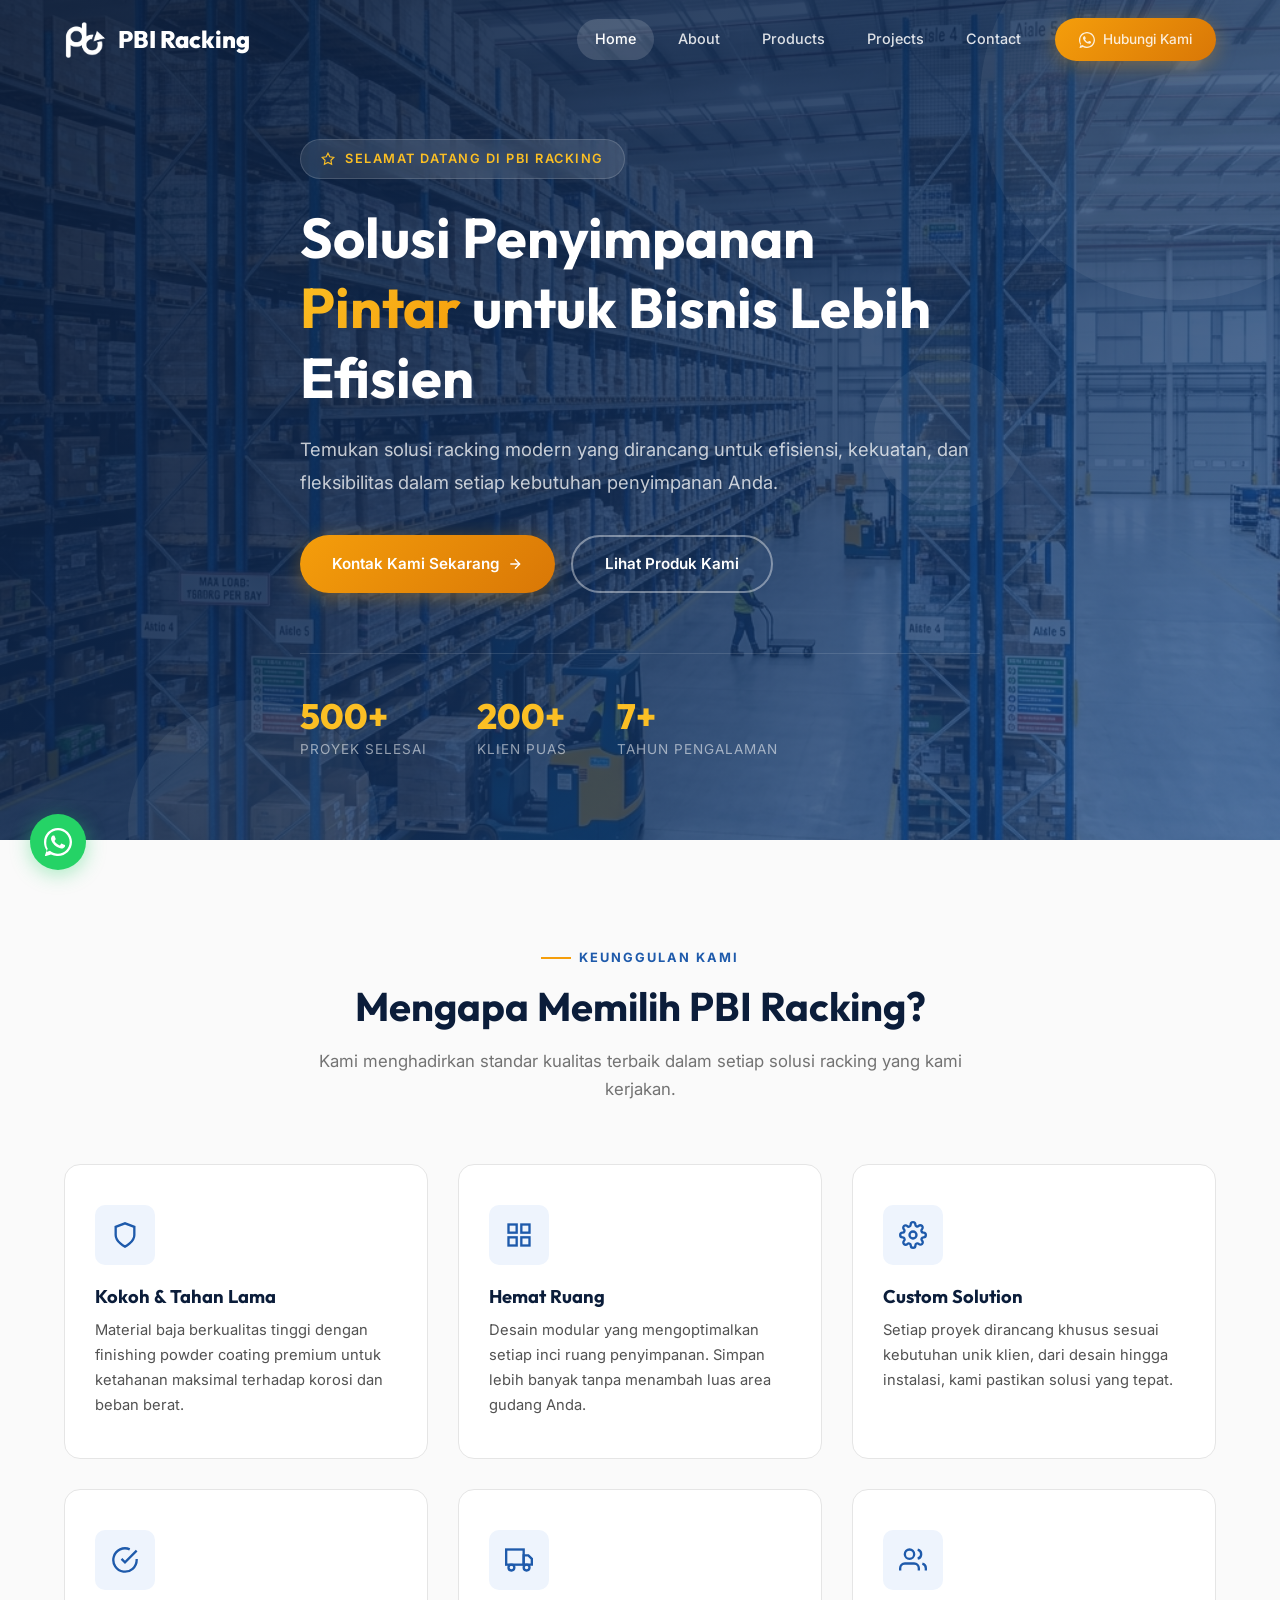
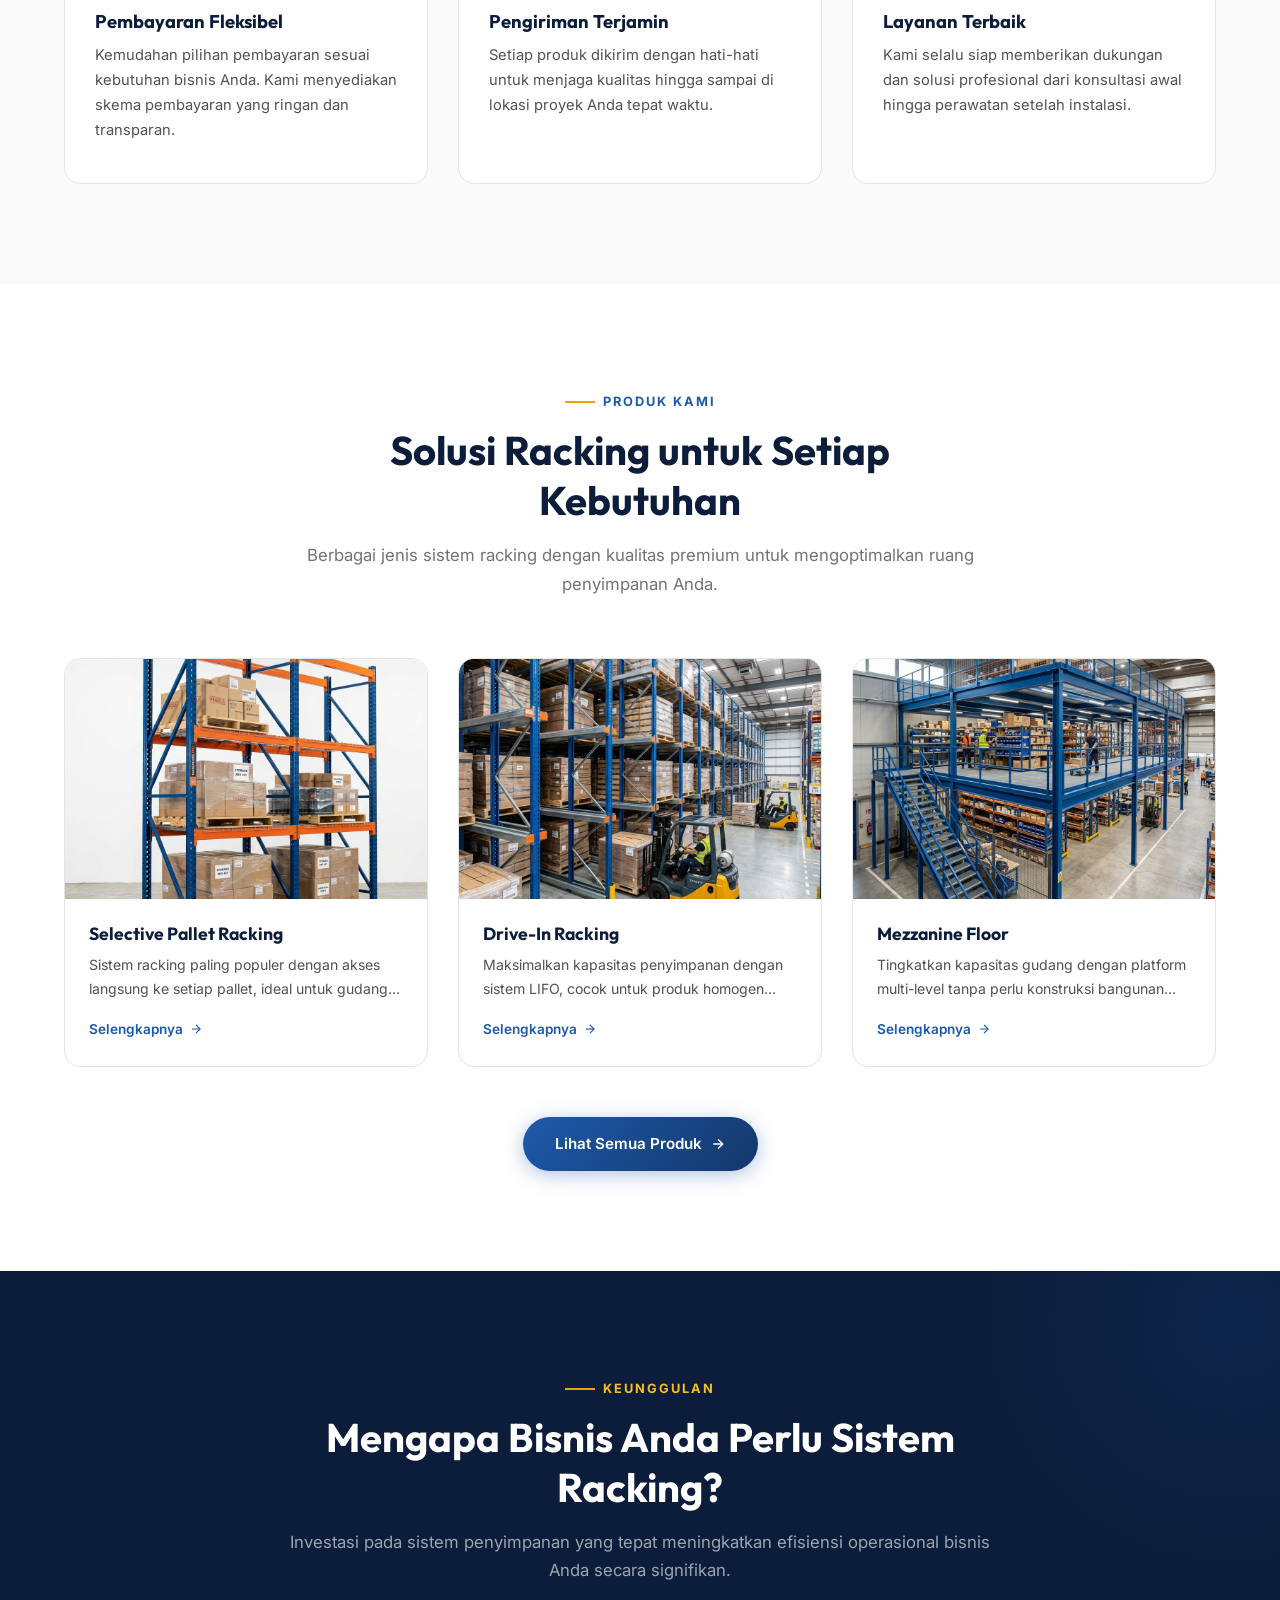
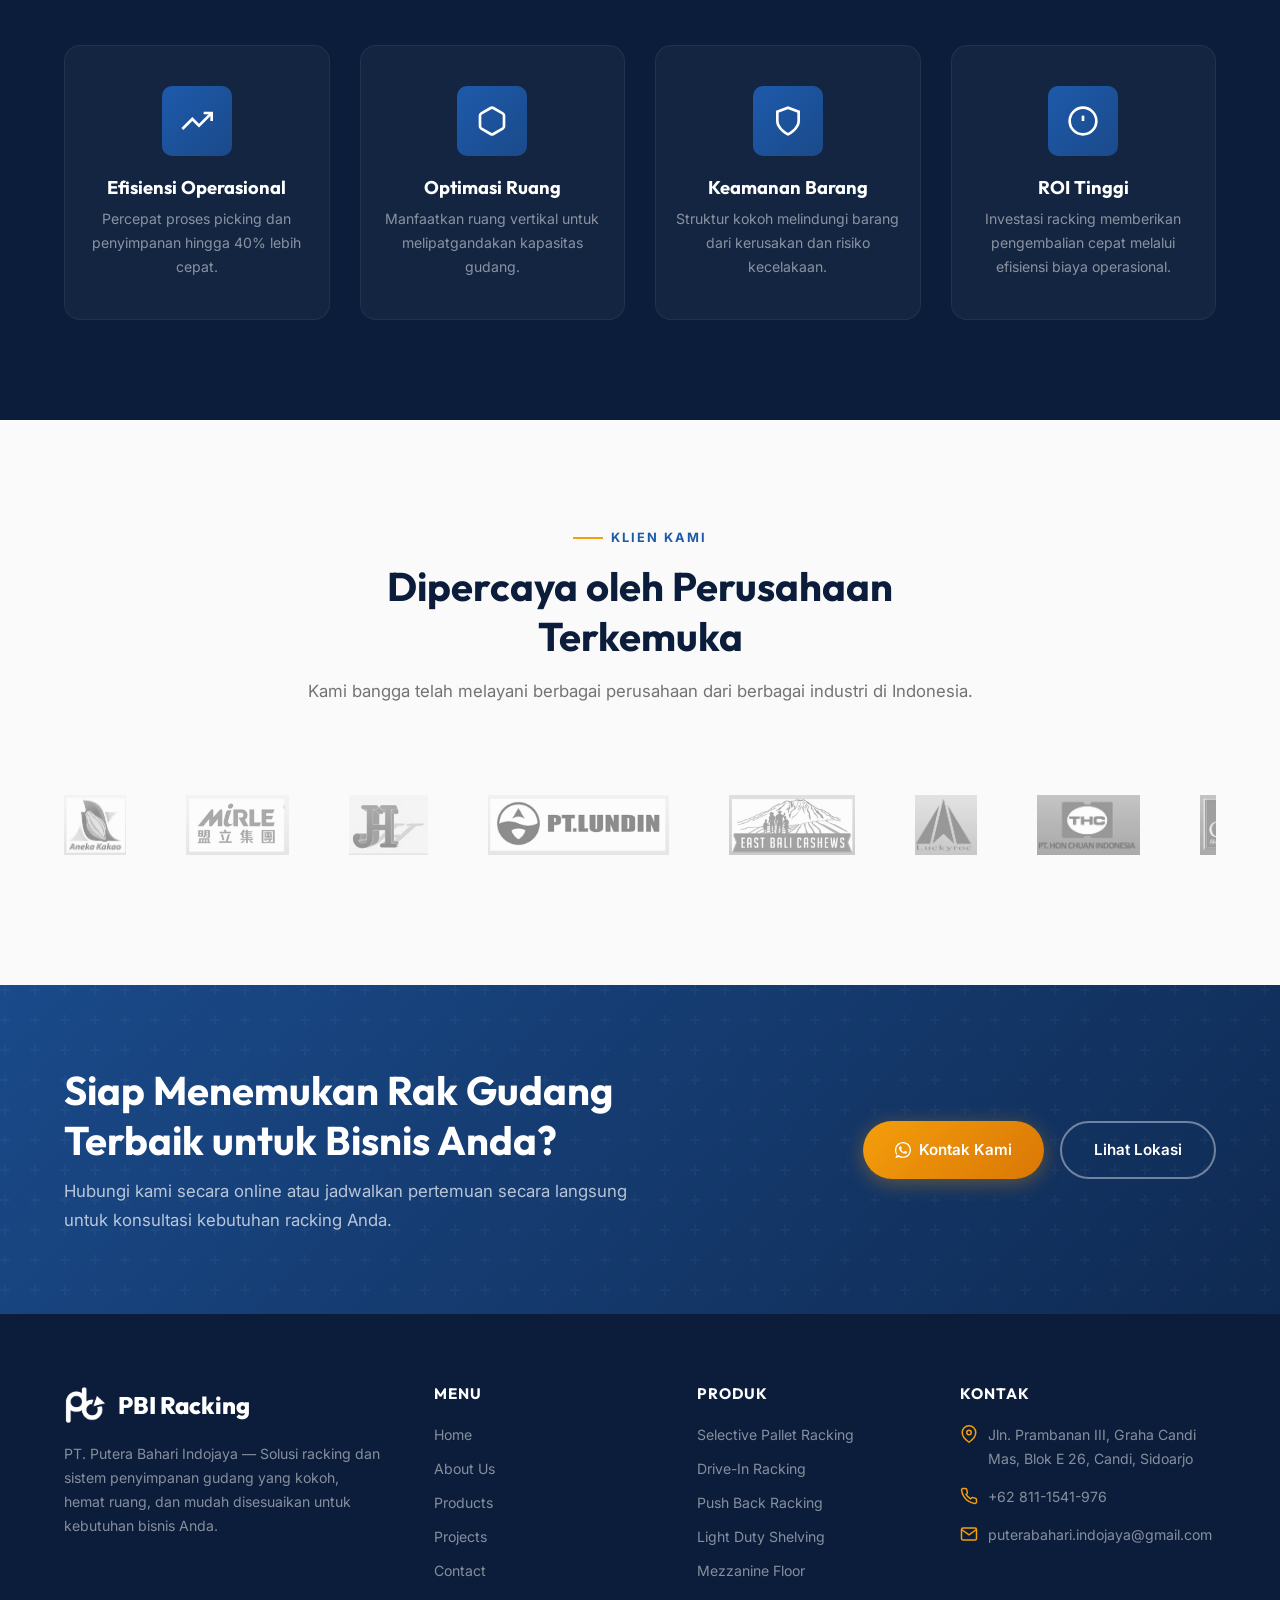
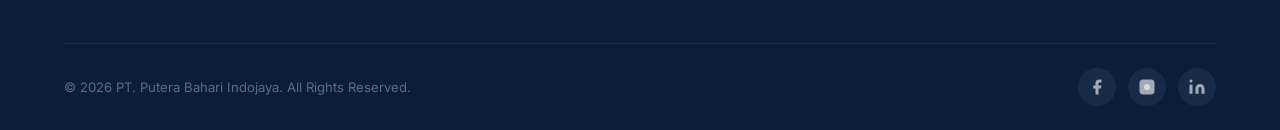
==== index.html @ 585a7659 "first commit" ====
<!DOCTYPE html>
<html lang="id">
<head>
  <meta charset="UTF-8">
  <meta name="viewport" content="width=device-width, initial-scale=1.0">
  <title>PBI Racking — Solusi Penyimpanan Pintar untuk Bisnis Lebih Efisien</title>
  <meta name="description" content="PT. Putera Bahari Indojaya menyediakan solusi racking dan sistem penyimpanan gudang yang kokoh, hemat ruang, dan mudah disesuaikan untuk kebutuhan bisnis Anda.">
  <meta name="keywords" content="rak gudang, racking system, pallet racking, solusi penyimpanan, heavy duty rack, warehouse, PBI Racking">
  <meta name="author" content="PT. Putera Bahari Indojaya">
  <link rel="preconnect" href="https://fonts.googleapis.com">
  <link rel="preconnect" href="https://fonts.gstatic.com" crossorigin>
  <link href="https://fonts.googleapis.com/css2?family=Inter:wght@400;500;600;700&family=Outfit:wght@600;700;800&display=swap" rel="stylesheet">
  <link rel="stylesheet" href="css/style.css">
</head>
<body>

  <!-- Preloader -->
  <div class="preloader" id="preloader">
    <div class="preloader-spinner"></div>
  </div>

  <!-- Navigation -->
  <nav class="navbar" id="navbar">
    <div class="container">
      <a href="index.html" class="nav-logo">
        <img src="images/Logo PBI.png" alt="PBI Logo" class="logo-img">
        PBI Racking
      </a>
      <div class="nav-links" id="navLinks">
        <a href="index.html" class="active">Home</a>
        <a href="about.html">About</a>
        <a href="products.html">Products</a>
        <a href="projects.html">Projects</a>
        <a href="contact.html">Contact</a>
        <div class="nav-cta">
          <a href="https://wa.me/628111541976?text=Halo%20saya%20ingin%20bertanya%20tentang%20solusi%20racking" target="_blank" class="btn btn-accent">
            <svg width="16" height="16" viewBox="0 0 24 24" fill="currentColor"><path d="M17.472 14.382c-.297-.149-1.758-.867-2.03-.967-.273-.099-.471-.148-.67.15-.197.297-.767.966-.94 1.164-.173.199-.347.223-.644.075-.297-.15-1.255-.463-2.39-1.475-.883-.788-1.48-1.761-1.653-2.059-.173-.297-.018-.458.13-.606.134-.133.298-.347.446-.52.149-.174.198-.298.298-.497.099-.198.05-.371-.025-.52-.075-.149-.669-1.612-.916-2.207-.242-.579-.487-.5-.669-.51-.173-.008-.371-.01-.57-.01-.198 0-.52.074-.792.372-.272.297-1.04 1.016-1.04 2.479 0 1.462 1.065 2.875 1.213 3.074.149.198 2.096 3.2 5.077 4.487.709.306 1.262.489 1.694.625.712.227 1.36.195 1.871.118.571-.085 1.758-.719 2.006-1.413.248-.694.248-1.289.173-1.413-.074-.124-.272-.198-.57-.347z"/><path d="M12 0C5.373 0 0 5.373 0 12c0 2.625.846 5.059 2.284 7.034L.789 23.492a.5.5 0 00.612.616l4.575-1.462A11.945 11.945 0 0012 24c6.627 0 12-5.373 12-12S18.627 0 12 0zm0 22c-2.387 0-4.596-.776-6.39-2.09l-.446-.34-2.906.928.962-2.845-.372-.462A9.955 9.955 0 012 12C2 6.486 6.486 2 12 2s10 4.486 10 10-4.486 10-10 10z"/></svg>
            Hubungi Kami
          </a>
        </div>
      </div>
      <button class="mobile-toggle" id="mobileToggle" aria-label="Toggle Menu">
        <span></span>
        <span></span>
        <span></span>
      </button>
    </div>
  </nav>

  <!-- Hero Section -->
  <section class="hero" id="hero">
    <div class="hero-bg">
      <img src="images/hero-banner.png" alt="PBI Racking Warehouse" loading="eager">
      <div class="hero-overlay"></div>
    </div>
    <div class="hero-shapes">
      <div class="shape shape-1"></div>
      <div class="shape shape-2"></div>
      <div class="shape shape-3"></div>
    </div>
    <div class="container">
      <div class="hero-content">
        <div class="hero-label">
          <svg width="14" height="14" viewBox="0 0 24 24" fill="none" stroke="currentColor" stroke-width="2"><polygon points="12 2 15.09 8.26 22 9.27 17 14.14 18.18 21.02 12 17.77 5.82 21.02 7 14.14 2 9.27 8.91 8.26 12 2"></polygon></svg>
          Selamat Datang di PBI Racking
        </div>
        <h1>Solusi Penyimpanan <span>Pintar</span> untuk Bisnis Lebih Efisien</h1>
        <p class="hero-desc">Temukan solusi racking modern yang dirancang untuk efisiensi, kekuatan, dan fleksibilitas dalam setiap kebutuhan penyimpanan Anda.</p>
        <div class="hero-buttons">
          <a href="https://wa.me/628111541976?text=Halo%20saya%20ingin%20bertanya%20tentang%20solusi%20racking" target="_blank" class="btn btn-accent">
            Kontak Kami Sekarang
            <svg width="16" height="16" viewBox="0 0 24 24" fill="none" stroke="currentColor" stroke-width="2"><line x1="5" y1="12" x2="19" y2="12"></line><polyline points="12 5 19 12 12 19"></polyline></svg>
          </a>
          <a href="products.html" class="btn btn-outline-white">Lihat Produk Kami</a>
        </div>
        <div class="hero-stats">
          <div class="stat-item">
            <h3><span data-count="500" data-suffix="+">0</span></h3>
            <p>Proyek Selesai</p>
          </div>
          <div class="stat-item">
            <h3><span data-count="200" data-suffix="+">0</span></h3>
            <p>Klien Puas</p>
          </div>
          <div class="stat-item">
            <h3><span data-count="7" data-suffix="">0</span><span>+</span></h3>
            <p>Tahun Pengalaman</p>
          </div>
        </div>
      </div>
    </div>
  </section>

  <!-- Features / Keunggulan -->
  <section class="features" id="features">
    <div class="container">
      <div class="section-header fade-in">
        <div class="section-label">Keunggulan Kami</div>
        <h2 class="section-title">Mengapa Memilih PBI Racking?</h2>
        <p class="section-desc">Kami menghadirkan standar kualitas terbaik dalam setiap solusi racking yang kami kerjakan.</p>
      </div>
      <div class="features-grid" data-stagger>
        <div class="feature-card fade-in">
          <div class="feature-icon">
            <svg viewBox="0 0 24 24"><path d="M12 22s8-4 8-10V5l-8-3-8 3v7c0 6 8 10 8 10z"></path></svg>
          </div>
          <h3>Kokoh & Tahan Lama</h3>
          <p>Material baja berkualitas tinggi dengan finishing powder coating premium untuk ketahanan maksimal terhadap korosi dan beban berat.</p>
        </div>
        <div class="feature-card fade-in">
          <div class="feature-icon">
            <svg viewBox="0 0 24 24"><rect x="3" y="3" width="7" height="7"></rect><rect x="14" y="3" width="7" height="7"></rect><rect x="14" y="14" width="7" height="7"></rect><rect x="3" y="14" width="7" height="7"></rect></svg>
          </div>
          <h3>Hemat Ruang</h3>
          <p>Desain modular yang mengoptimalkan setiap inci ruang penyimpanan. Simpan lebih banyak tanpa menambah luas area gudang Anda.</p>
        </div>
        <div class="feature-card fade-in">
          <div class="feature-icon">
            <svg viewBox="0 0 24 24"><circle cx="12" cy="12" r="3"></circle><path d="M19.4 15a1.65 1.65 0 0 0 .33 1.82l.06.06a2 2 0 0 1 0 2.83 2 2 0 0 1-2.83 0l-.06-.06a1.65 1.65 0 0 0-1.82-.33 1.65 1.65 0 0 0-1 1.51V21a2 2 0 0 1-2 2 2 2 0 0 1-2-2v-.09A1.65 1.65 0 0 0 9 19.4a1.65 1.65 0 0 0-1.82.33l-.06.06a2 2 0 0 1-2.83 0 2 2 0 0 1 0-2.83l.06-.06A1.65 1.65 0 0 0 4.68 15a1.65 1.65 0 0 0-1.51-1H3a2 2 0 0 1-2-2 2 2 0 0 1 2-2h.09A1.65 1.65 0 0 0 4.6 9a1.65 1.65 0 0 0-.33-1.82l-.06-.06a2 2 0 0 1 0-2.83 2 2 0 0 1 2.83 0l.06.06A1.65 1.65 0 0 0 9 4.68a1.65 1.65 0 0 0 1-1.51V3a2 2 0 0 1 2-2 2 2 0 0 1 2 2v.09a1.65 1.65 0 0 0 1 1.51 1.65 1.65 0 0 0 1.82-.33l.06-.06a2 2 0 0 1 2.83 0 2 2 0 0 1 0 2.83l-.06.06a1.65 1.65 0 0 0-.33 1.82V9a1.65 1.65 0 0 0 1.51 1H21a2 2 0 0 1 2 2 2 2 0 0 1-2 2h-.09a1.65 1.65 0 0 0-1.51 1z"></path></svg>
          </div>
          <h3>Custom Solution</h3>
          <p>Setiap proyek dirancang khusus sesuai kebutuhan unik klien, dari desain hingga instalasi, kami pastikan solusi yang tepat.</p>
        </div>
        <div class="feature-card fade-in">
          <div class="feature-icon">
            <svg viewBox="0 0 24 24"><path d="M22 11.08V12a10 10 0 1 1-5.93-9.14"></path><polyline points="22 4 12 14.01 9 11.01"></polyline></svg>
          </div>
          <h3>Pembayaran Fleksibel</h3>
          <p>Kemudahan pilihan pembayaran sesuai kebutuhan bisnis Anda. Kami menyediakan skema pembayaran yang ringan dan transparan.</p>
        </div>
        <div class="feature-card fade-in">
          <div class="feature-icon">
            <svg viewBox="0 0 24 24"><rect x="1" y="3" width="15" height="13"></rect><polygon points="16 8 20 8 23 11 23 16 16 16 16 8"></polygon><circle cx="5.5" cy="18.5" r="2.5"></circle><circle cx="18.5" cy="18.5" r="2.5"></circle></svg>
          </div>
          <h3>Pengiriman Terjamin</h3>
          <p>Setiap produk dikirim dengan hati-hati untuk menjaga kualitas hingga sampai di lokasi proyek Anda tepat waktu.</p>
        </div>
        <div class="feature-card fade-in">
          <div class="feature-icon">
            <svg viewBox="0 0 24 24"><path d="M17 21v-2a4 4 0 0 0-4-4H5a4 4 0 0 0-4 4v2"></path><circle cx="9" cy="7" r="4"></circle><path d="M23 21v-2a4 4 0 0 0-3-3.87"></path><path d="M16 3.13a4 4 0 0 1 0 7.75"></path></svg>
          </div>
          <h3>Layanan Terbaik</h3>
          <p>Kami selalu siap memberikan dukungan dan solusi profesional dari konsultasi awal hingga perawatan setelah instalasi.</p>
        </div>
      </div>
    </div>
  </section>

  <!-- Products Highlight -->
  <section class="products-highlight" id="productsHighlight">
    <div class="container">
      <div class="section-header fade-in">
        <div class="section-label">Produk Kami</div>
        <h2 class="section-title">Solusi Racking untuk Setiap Kebutuhan</h2>
        <p class="section-desc">Berbagai jenis sistem racking dengan kualitas premium untuk mengoptimalkan ruang penyimpanan Anda.</p>
      </div>
      <div class="products-grid" data-stagger>
        <div class="product-card fade-in">
          <div class="product-card-img">
            <img src="images/product-selective-racking.png" alt="Selective Pallet Racking" loading="lazy">
            <div class="product-card-overlay"></div>
          </div>
          <div class="product-card-body">
            <h3>Selective Pallet Racking</h3>
            <p>Sistem racking paling populer dengan akses langsung ke setiap pallet, ideal untuk gudang dengan variasi SKU tinggi.</p>
            <a href="products.html" class="product-card-link">
              Selengkapnya
              <svg width="14" height="14" viewBox="0 0 24 24" fill="none" stroke="currentColor" stroke-width="2"><line x1="5" y1="12" x2="19" y2="12"></line><polyline points="12 5 19 12 12 19"></polyline></svg>
            </a>
          </div>
        </div>
        <div class="product-card fade-in">
          <div class="product-card-img">
            <img src="images/product-drivein-racking.png" alt="Drive-In Racking" loading="lazy">
            <div class="product-card-overlay"></div>
          </div>
          <div class="product-card-body">
            <h3>Drive-In Racking</h3>
            <p>Maksimalkan kapasitas penyimpanan dengan sistem LIFO, cocok untuk produk homogen dalam jumlah besar.</p>
            <a href="products.html" class="product-card-link">
              Selengkapnya
              <svg width="14" height="14" viewBox="0 0 24 24" fill="none" stroke="currentColor" stroke-width="2"><line x1="5" y1="12" x2="19" y2="12"></line><polyline points="12 5 19 12 12 19"></polyline></svg>
            </a>
          </div>
        </div>
        <div class="product-card fade-in">
          <div class="product-card-img">
            <img src="images/product-mezzanine.png" alt="Mezzanine Floor" loading="lazy">
            <div class="product-card-overlay"></div>
          </div>
          <div class="product-card-body">
            <h3>Mezzanine Floor</h3>
            <p>Tingkatkan kapasitas gudang dengan platform multi-level tanpa perlu konstruksi bangunan tambahan.</p>
            <a href="products.html" class="product-card-link">
              Selengkapnya
              <svg width="14" height="14" viewBox="0 0 24 24" fill="none" stroke="currentColor" stroke-width="2"><line x1="5" y1="12" x2="19" y2="12"></line><polyline points="12 5 19 12 12 19"></polyline></svg>
            </a>
          </div>
        </div>
      </div>
      <div style="text-align: center; margin-top: 50px;" class="fade-in">
        <a href="products.html" class="btn btn-primary">
          Lihat Semua Produk
          <svg width="16" height="16" viewBox="0 0 24 24" fill="none" stroke="currentColor" stroke-width="2"><line x1="5" y1="12" x2="19" y2="12"></line><polyline points="12 5 19 12 12 19"></polyline></svg>
        </a>
      </div>
    </div>
  </section>

  <!-- Advantages Section -->
  <section class="advantages" id="advantages">
    <div class="container">
      <div class="section-header fade-in">
        <div class="section-label">Keunggulan</div>
        <h2 class="section-title">Mengapa Bisnis Anda Perlu Sistem Racking?</h2>
        <p class="section-desc">Investasi pada sistem penyimpanan yang tepat meningkatkan efisiensi operasional bisnis Anda secara signifikan.</p>
      </div>
      <div class="advantages-grid" data-stagger>
        <div class="advantage-item fade-in">
          <div class="advantage-icon">
            <svg viewBox="0 0 24 24"><polyline points="23 6 13.5 15.5 8.5 10.5 1 18"></polyline><polyline points="17 6 23 6 23 12"></polyline></svg>
          </div>
          <h4>Efisiensi Operasional</h4>
          <p>Percepat proses picking dan penyimpanan hingga 40% lebih cepat.</p>
        </div>
        <div class="advantage-item fade-in">
          <div class="advantage-icon">
            <svg viewBox="0 0 24 24"><path d="M21 16V8a2 2 0 0 0-1-1.73l-7-4a2 2 0 0 0-2 0l-7 4A2 2 0 0 0 3 8v8a2 2 0 0 0 1 1.73l7 4a2 2 0 0 0 2 0l7-4A2 2 0 0 0 21 16z"></path></svg>
          </div>
          <h4>Optimasi Ruang</h4>
          <p>Manfaatkan ruang vertikal untuk melipatgandakan kapasitas gudang.</p>
        </div>
        <div class="advantage-item fade-in">
          <div class="advantage-icon">
            <svg viewBox="0 0 24 24"><path d="M12 22s8-4 8-10V5l-8-3-8 3v7c0 6 8 10 8 10z"></path></svg>
          </div>
          <h4>Keamanan Barang</h4>
          <p>Struktur kokoh melindungi barang dari kerusakan dan risiko kecelakaan.</p>
        </div>
        <div class="advantage-item fade-in">
          <div class="advantage-icon">
            <svg viewBox="0 0 24 24"><circle cx="12" cy="12" r="10"></circle><line x1="12" y1="8" x2="12" y2="12"></line><line x1="12" y1="16" x2="12.01" y2="16"></line></svg>
          </div>
          <h4>ROI Tinggi</h4>
          <p>Investasi racking memberikan pengembalian cepat melalui efisiensi biaya operasional.</p>
        </div>
      </div>
    </div>
  </section>

  <!-- Clients Section -->
  <section class="clients" id="clients">
    <div class="container">
      <div class="section-header fade-in">
        <div class="section-label">Klien Kami</div>
        <h2 class="section-title">Dipercaya oleh Perusahaan Terkemuka</h2>
        <p class="section-desc">Kami bangga telah melayani berbagai perusahaan dari berbagai industri di Indonesia.</p>
      </div>
      <div class="clients-marquee">
        <div class="clients-track">
          <img src="images/Clients 1.jpg" alt="Client 1" class="client-logo">
          <img src="images/Clients 2.jpg" alt="Client 2" class="client-logo">
          <img src="images/Clients 3.jpg" alt="Client 3" class="client-logo">
          <img src="images/Clients 4.jpg" alt="Client 4" class="client-logo">
          <img src="images/Clients 5.jpg" alt="Client 5" class="client-logo">
          <img src="images/Clients 6.jpg" alt="Client 6" class="client-logo">
          <img src="images/Clients 7.jpg" alt="Client 7" class="client-logo">
          <img src="images/Clients 8.jpg" alt="Client 8" class="client-logo">
          <img src="images/Clients 9.jpg" alt="Client 9" class="client-logo">
          <img src="images/Clients 10.jpg" alt="Client 10" class="client-logo">
          <!-- Duplicate for seamless marquee -->
          <img src="images/Clients 1.jpg" alt="Client 1" class="client-logo">
          <img src="images/Clients 2.jpg" alt="Client 2" class="client-logo">
          <img src="images/Clients 3.jpg" alt="Client 3" class="client-logo">
          <img src="images/Clients 4.jpg" alt="Client 4" class="client-logo">
          <img src="images/Clients 5.jpg" alt="Client 5" class="client-logo">
          <img src="images/Clients 6.jpg" alt="Client 6" class="client-logo">
          <img src="images/Clients 7.jpg" alt="Client 7" class="client-logo">
          <img src="images/Clients 8.jpg" alt="Client 8" class="client-logo">
          <img src="images/Clients 9.jpg" alt="Client 9" class="client-logo">
          <img src="images/Clients 10.jpg" alt="Client 10" class="client-logo">
        </div>
      </div>
    </div>
  </section>

  <!-- CTA Section -->
  <section class="cta" id="cta">
    <div class="container">
      <div class="cta-content fade-in-left">
        <h2>Siap Menemukan Rak Gudang Terbaik untuk Bisnis Anda?</h2>
        <p>Hubungi kami secara online atau jadwalkan pertemuan secara langsung untuk konsultasi kebutuhan racking Anda.</p>
      </div>
      <div class="cta-buttons fade-in-right">
        <a href="https://wa.me/628111541976?text=Halo%20saya%20ingin%20bertanya%20tentang%20solusi%20racking" target="_blank" class="btn btn-accent">
          <svg width="16" height="16" viewBox="0 0 24 24" fill="currentColor"><path d="M17.472 14.382c-.297-.149-1.758-.867-2.03-.967-.273-.099-.471-.148-.67.15-.197.297-.767.966-.94 1.164-.173.199-.347.223-.644.075-.297-.15-1.255-.463-2.39-1.475-.883-.788-1.48-1.761-1.653-2.059-.173-.297-.018-.458.13-.606.134-.133.298-.347.446-.52.149-.174.198-.298.298-.497.099-.198.05-.371-.025-.52-.075-.149-.669-1.612-.916-2.207-.242-.579-.487-.5-.669-.51-.173-.008-.371-.01-.57-.01-.198 0-.52.074-.792.372-.272.297-1.04 1.016-1.04 2.479 0 1.462 1.065 2.875 1.213 3.074.149.198 2.096 3.2 5.077 4.487.709.306 1.262.489 1.694.625.712.227 1.36.195 1.871.118.571-.085 1.758-.719 2.006-1.413.248-.694.248-1.289.173-1.413-.074-.124-.272-.198-.57-.347z"/><path d="M12 0C5.373 0 0 5.373 0 12c0 2.625.846 5.059 2.284 7.034L.789 23.492a.5.5 0 00.612.616l4.575-1.462A11.945 11.945 0 0012 24c6.627 0 12-5.373 12-12S18.627 0 12 0zm0 22c-2.387 0-4.596-.776-6.39-2.09l-.446-.34-2.906.928.962-2.845-.372-.462A9.955 9.955 0 012 12C2 6.486 6.486 2 12 2s10 4.486 10 10-4.486 10-10 10z"/></svg>
          Kontak Kami
        </a>
        <a href="contact.html" class="btn btn-outline-white">Lihat Lokasi</a>
      </div>
    </div>
  </section>

  <!-- Footer -->
  <footer class="footer" id="footer">
    <div class="container">
      <div class="footer-grid">
        <div class="footer-brand">
          <a href="index.html" class="nav-logo">
            <img src="images/Logo PBI.png" alt="PBI Logo" class="logo-img">
            PBI Racking
          </a>
          <p>PT. Putera Bahari Indojaya — Solusi racking dan sistem penyimpanan gudang yang kokoh, hemat ruang, dan mudah disesuaikan untuk kebutuhan bisnis Anda.</p>
        </div>
        <div>
          <h4>Menu</h4>
          <ul class="footer-links">
            <li><a href="index.html">Home</a></li>
            <li><a href="about.html">About Us</a></li>
            <li><a href="products.html">Products</a></li>
            <li><a href="projects.html">Projects</a></li>
            <li><a href="contact.html">Contact</a></li>
          </ul>
        </div>
        <div>
          <h4>Produk</h4>
          <ul class="footer-links">
            <li><a href="products.html">Selective Pallet Racking</a></li>
            <li><a href="products.html">Drive-In Racking</a></li>
            <li><a href="products.html">Push Back Racking</a></li>
            <li><a href="products.html">Light Duty Shelving</a></li>
            <li><a href="products.html">Mezzanine Floor</a></li>
          </ul>
        </div>
        <div>
          <h4>Kontak</h4>
          <ul class="footer-contact">
            <li>
              <svg viewBox="0 0 24 24"><path d="M21 10c0 7-9 13-9 13s-9-6-9-13a9 9 0 0 1 18 0z"></path><circle cx="12" cy="10" r="3"></circle></svg>
              Jln. Prambanan III, Graha Candi Mas, Blok E 26, Candi, Sidoarjo
            </li>
            <li>
              <svg viewBox="0 0 24 24"><path d="M22 16.92v3a2 2 0 0 1-2.18 2 19.79 19.79 0 0 1-8.63-3.07 19.5 19.5 0 0 1-6-6 19.79 19.79 0 0 1-3.07-8.67A2 2 0 0 1 4.11 2h3a2 2 0 0 1 2 1.72 12.84 12.84 0 0 0 .7 2.81 2 2 0 0 1-.45 2.11L8.09 9.91a16 16 0 0 0 6 6l1.27-1.27a2 2 0 0 1 2.11-.45 12.84 12.84 0 0 0 2.81.7A2 2 0 0 1 22 16.92z"></path></svg>
              +62 811-1541-976
            </li>
            <li>
              <svg viewBox="0 0 24 24"><path d="M4 4h16c1.1 0 2 .9 2 2v12c0 1.1-.9 2-2 2H4c-1.1 0-2-.9-2-2V6c0-1.1.9-2 2-2z"></path><polyline points="22,6 12,13 2,6"></polyline></svg>
              puterabahari.indojaya@gmail.com
            </li>
          </ul>
        </div>
      </div>
      <div class="footer-bottom">
        <p>&copy; 2026 PT. Putera Bahari Indojaya. All Rights Reserved.</p>
        <div class="footer-social">
          <a href="#" aria-label="Facebook">
            <svg viewBox="0 0 24 24"><path d="M18 2h-3a5 5 0 0 0-5 5v3H7v4h3v8h4v-8h3l1-4h-4V7a1 1 0 0 1 1-1h3z"></path></svg>
          </a>
          <a href="#" aria-label="Instagram">
            <svg viewBox="0 0 24 24"><rect x="2" y="2" width="20" height="20" rx="5" ry="5"></rect><path d="M16 11.37A4 4 0 1 1 12.63 8 4 4 0 0 1 16 11.37z"></path><line x1="17.5" y1="6.5" x2="17.51" y2="6.5"></line></svg>
          </a>
          <a href="#" aria-label="LinkedIn">
            <svg viewBox="0 0 24 24"><path d="M16 8a6 6 0 0 1 6 6v7h-4v-7a2 2 0 0 0-2-2 2 2 0 0 0-2 2v7h-4v-7a6 6 0 0 1 6-6z"></path><rect x="2" y="9" width="4" height="12"></rect><circle cx="4" cy="4" r="2"></circle></svg>
          </a>
        </div>
      </div>
    </div>
  </footer>

  <!-- WhatsApp Float -->
  <a href="https://wa.me/628111541976?text=Halo%20saya%20ingin%20bertanya%20tentang%20solusi%20racking" target="_blank" class="wa-float" aria-label="Chat WhatsApp">
    <svg viewBox="0 0 24 24"><path d="M17.472 14.382c-.297-.149-1.758-.867-2.03-.967-.273-.099-.471-.148-.67.15-.197.297-.767.966-.94 1.164-.173.199-.347.223-.644.075-.297-.15-1.255-.463-2.39-1.475-.883-.788-1.48-1.761-1.653-2.059-.173-.297-.018-.458.13-.606.134-.133.298-.347.446-.52.149-.174.198-.298.298-.497.099-.198.05-.371-.025-.52-.075-.149-.669-1.612-.916-2.207-.242-.579-.487-.5-.669-.51-.173-.008-.371-.01-.57-.01-.198 0-.52.074-.792.372-.272.297-1.04 1.016-1.04 2.479 0 1.462 1.065 2.875 1.213 3.074.149.198 2.096 3.2 5.077 4.487.709.306 1.262.489 1.694.625.712.227 1.36.195 1.871.118.571-.085 1.758-.719 2.006-1.413.248-.694.248-1.289.173-1.413-.074-.124-.272-.198-.57-.347z"/><path d="M12 0C5.373 0 0 5.373 0 12c0 2.625.846 5.059 2.284 7.034L.789 23.492a.5.5 0 00.612.616l4.575-1.462A11.945 11.945 0 0012 24c6.627 0 12-5.373 12-12S18.627 0 12 0zm0 22c-2.387 0-4.596-.776-6.39-2.09l-.446-.34-2.906.928.962-2.845-.372-.462A9.955 9.955 0 012 12C2 6.486 6.486 2 12 2s10 4.486 10 10-4.486 10-10 10z"/></svg>
  </a>

  <!-- Scroll to Top -->
  <button class="scroll-top" id="scrollTop" aria-label="Scroll to top">
    <svg viewBox="0 0 24 24"><polyline points="18 15 12 9 6 15"></polyline></svg>
  </button>

  <script src="js/main.js"></script>
</body>
</html>
---- css/style.css ----
/* ============================================
   PBI RACKING - Company Profile Stylesheet
   Design: Clean Industrial Look
   Colors: Blue, Grey, White
   ============================================ */

/* ---------- CSS Custom Properties ---------- */
:root {
  /* Primary Colors */
  --primary-900: #0b1d3a;
  --primary-800: #0f2a52;
  --primary-700: #14376a;
  --primary-600: #1a4a8a;
  --primary-500: #1e5aab;
  --primary-400: #3a7bd5;
  --primary-300: #6da0e6;
  --primary-200: #a3c4f0;
  --primary-100: #d4e4f9;
  --primary-50: #eef4fd;

  /* Accent */
  --accent-500: #f59e0b;
  --accent-400: #fbbf24;
  --accent-600: #d97706;

  /* Neutrals */
  --neutral-950: #0a0a0a;
  --neutral-900: #171717;
  --neutral-800: #262626;
  --neutral-700: #404040;
  --neutral-600: #525252;
  --neutral-500: #737373;
  --neutral-400: #a3a3a3;
  --neutral-300: #d4d4d4;
  --neutral-200: #e5e5e5;
  --neutral-100: #f5f5f5;
  --neutral-50: #fafafa;
  --white: #ffffff;

  /* Functional */
  --success: #10b981;
  --danger: #ef4444;

  /* Typography */
  --font-primary: 'Inter', 'Segoe UI', sans-serif;
  --font-heading: 'Outfit', 'Inter', sans-serif;

  /* Spacing */
  --section-padding: 100px 0;
  --container-max: 1200px;
  --container-padding: 0 24px;

  /* Transitions */
  --transition-fast: 0.2s ease;
  --transition-base: 0.3s ease;
  --transition-slow: 0.5s ease;
  --transition-spring: 0.4s cubic-bezier(0.34, 1.56, 0.64, 1);

  /* Shadows */
  --shadow-sm: 0 1px 3px rgba(0,0,0,0.08);
  --shadow-md: 0 4px 20px rgba(0,0,0,0.1);
  --shadow-lg: 0 10px 40px rgba(0,0,0,0.12);
  --shadow-xl: 0 20px 60px rgba(0,0,0,0.15);
  --shadow-glow: 0 0 30px rgba(30, 90, 171, 0.15);

  /* Border Radius */
  --radius-sm: 6px;
  --radius-md: 10px;
  --radius-lg: 16px;
  --radius-xl: 24px;
  --radius-full: 9999px;
}

/* ---------- Reset & Base ---------- */
*,
*::before,
*::after {
  margin: 0;
  padding: 0;
  box-sizing: border-box;
}

html {
  scroll-behavior: smooth;
  font-size: 16px;
  -webkit-font-smoothing: antialiased;
  -moz-osx-font-smoothing: grayscale;
}

body {
  font-family: var(--font-primary);
  color: var(--neutral-700);
  line-height: 1.7;
  background-color: var(--white);
  overflow-x: hidden;
}

img {
  max-width: 100%;
  height: auto;
  display: block;
}

a {
  text-decoration: none;
  color: inherit;
  transition: color var(--transition-fast);
}

ul, ol {
  list-style: none;
}

h1, h2, h3, h4, h5, h6 {
  font-family: var(--font-heading);
  font-weight: 700;
  line-height: 1.25;
  color: var(--primary-900);
}

h1 { font-size: clamp(2.2rem, 5vw, 3.5rem); }
h2 { font-size: clamp(1.8rem, 4vw, 2.5rem); }
h3 { font-size: clamp(1.3rem, 3vw, 1.6rem); }
h4 { font-size: 1.15rem; }

p {
  margin-bottom: 1rem;
  color: var(--neutral-600);
}

/* ---------- Utility Classes ---------- */
.container {
  max-width: var(--container-max);
  margin: 0 auto;
  padding: var(--container-padding);
}

.section {
  padding: var(--section-padding);
}

.section-header {
  text-align: center;
  max-width: 700px;
  margin: 0 auto 60px;
}

.section-label {
  display: inline-flex;
  align-items: center;
  gap: 8px;
  font-size: 0.8rem;
  font-weight: 700;
  letter-spacing: 2px;
  text-transform: uppercase;
  color: var(--primary-500);
  margin-bottom: 12px;
}

.section-label::before {
  content: '';
  width: 30px;
  height: 2px;
  background: var(--accent-500);
}

.section-title {
  margin-bottom: 16px;
}

.section-desc {
  font-size: 1.05rem;
  color: var(--neutral-500);
}

.btn {
  display: inline-flex;
  align-items: center;
  gap: 8px;
  padding: 14px 32px;
  font-family: var(--font-primary);
  font-size: 0.95rem;
  font-weight: 600;
  border: none;
  border-radius: var(--radius-full);
  cursor: pointer;
  transition: all var(--transition-base);
  position: relative;
  overflow: hidden;
}

.btn-primary {
  background: linear-gradient(135deg, var(--primary-500), var(--primary-700));
  color: var(--white);
  box-shadow: 0 4px 20px rgba(30, 90, 171, 0.35);
}

.btn-primary:hover {
  transform: translateY(-2px);
  box-shadow: 0 8px 30px rgba(30, 90, 171, 0.45);
}

.btn-secondary {
  background: var(--white);
  color: var(--primary-700);
  border: 2px solid var(--primary-200);
}

.btn-secondary:hover {
  background: var(--primary-50);
  border-color: var(--primary-400);
  transform: translateY(-2px);
}

.btn-accent {
  background: linear-gradient(135deg, var(--accent-500), var(--accent-600));
  color: var(--white);
  box-shadow: 0 4px 20px rgba(245, 158, 11, 0.35);
}

.btn-accent:hover {
  transform: translateY(-2px);
  box-shadow: 0 8px 30px rgba(245, 158, 11, 0.45);
}

.btn-outline-white {
  background: transparent;
  color: var(--white);
  border: 2px solid rgba(255,255,255,0.4);
}

.btn-outline-white:hover {
  background: var(--white);
  color: var(--primary-700);
  border-color: var(--white);
}

/* ---------- Preloader ---------- */
.preloader {
  position: fixed;
  inset: 0;
  z-index: 10000;
  background: var(--primary-900);
  display: flex;
  align-items: center;
  justify-content: center;
  transition: opacity 0.5s ease, visibility 0.5s ease;
}

.preloader.hidden {
  opacity: 0;
  visibility: hidden;
}

.preloader-spinner {
  width: 50px;
  height: 50px;
  border: 3px solid rgba(255,255,255,0.15);
  border-top-color: var(--accent-400);
  border-radius: 50%;
  animation: spin 0.8s linear infinite;
}

@keyframes spin {
  to { transform: rotate(360deg); }
}

/* ---------- Navigation ---------- */
.navbar {
  position: fixed;
  top: 0;
  left: 0;
  right: 0;
  z-index: 1000;
  padding: 18px 0;
  transition: all var(--transition-base);
}

.navbar.scrolled {
  background: rgba(255,255,255,0.95);
  backdrop-filter: blur(20px);
  -webkit-backdrop-filter: blur(20px);
  padding: 10px 0;
  box-shadow: 0 2px 30px rgba(0,0,0,0.08);
}

.navbar .container {
  display: flex;
  align-items: center;
  justify-content: space-between;
}

.nav-logo {
  display: flex;
  align-items: center;
  gap: 12px;
  font-family: var(--font-heading);
  font-size: 1.5rem;
  font-weight: 800;
  color: var(--white);
  transition: color var(--transition-base);
}

.navbar.scrolled .nav-logo {
  color: var(--primary-900);
}

.nav-logo .logo-img {
  height: 42px;
  width: auto;
  filter: brightness(0) invert(1);
  transition: filter var(--transition-base);
}

.navbar.scrolled .nav-logo .logo-img {
  filter: none;
}

.footer .nav-logo .logo-img {
  filter: brightness(0) invert(1);
}

.nav-links {
  display: flex;
  align-items: center;
  gap: 6px;
}

.nav-links a {
  padding: 8px 18px;
  font-size: 0.9rem;
  font-weight: 500;
  color: rgba(255,255,255,0.85);
  border-radius: var(--radius-full);
  transition: all var(--transition-base);
}

.nav-links a:hover,
.nav-links a.active {
  color: var(--white);
  background: rgba(255,255,255,0.15);
}

.navbar.scrolled .nav-links a {
  color: var(--neutral-600);
}

.navbar.scrolled .nav-links a:hover,
.navbar.scrolled .nav-links a.active {
  color: var(--primary-600);
  background: var(--primary-50);
}

.nav-cta {
  margin-left: 10px;
}

.nav-cta .btn {
  padding: 10px 24px;
  font-size: 0.85rem;
}

.mobile-toggle {
  display: none;
  flex-direction: column;
  gap: 5px;
  background: none;
  border: none;
  cursor: pointer;
  padding: 4px;
}

.mobile-toggle span {
  display: block;
  width: 26px;
  height: 2.5px;
  background: var(--white);
  border-radius: 4px;
  transition: all var(--transition-base);
}

.navbar.scrolled .mobile-toggle span {
  background: var(--primary-900);
}

.mobile-toggle.active span:nth-child(1) {
  transform: rotate(45deg) translate(5px, 5px);
}

.mobile-toggle.active span:nth-child(2) {
  opacity: 0;
}

.mobile-toggle.active span:nth-child(3) {
  transform: rotate(-45deg) translate(6px, -6px);
}

/* ---------- Hero Section ---------- */
.hero {
  position: relative;
  min-height: 100vh;
  display: flex;
  align-items: center;
  overflow: hidden;
}

.hero-bg {
  position: absolute;
  inset: 0;
  z-index: 0;
}

.hero-bg img {
  width: 100%;
  height: 100%;
  object-fit: cover;
}

.hero-overlay {
  position: absolute;
  inset: 0;
  background: linear-gradient(
    135deg,
    rgba(11, 29, 58, 0.92) 0%,
    rgba(15, 42, 82, 0.85) 40%,
    rgba(26, 74, 138, 0.7) 100%
  );
}

.hero-content {
  position: relative;
  z-index: 2;
  max-width: 680px;
}

.hero-label {
  display: inline-flex;
  align-items: center;
  gap: 10px;
  padding: 8px 20px;
  background: rgba(255,255,255,0.1);
  border: 1px solid rgba(255,255,255,0.15);
  border-radius: var(--radius-full);
  font-size: 0.8rem;
  font-weight: 600;
  letter-spacing: 1.5px;
  text-transform: uppercase;
  color: var(--accent-400);
  margin-bottom: 24px;
  backdrop-filter: blur(10px);
  animation: fadeInUp 0.8s ease both;
}

.hero h1 {
  color: var(--white);
  margin-bottom: 20px;
  animation: fadeInUp 0.8s ease 0.15s both;
}

.hero h1 span {
  background: linear-gradient(135deg, var(--accent-400), var(--accent-500));
  -webkit-background-clip: text;
  -webkit-text-fill-color: transparent;
  background-clip: text;
}

.hero-desc {
  font-size: 1.15rem;
  color: rgba(255,255,255,0.75);
  margin-bottom: 36px;
  line-height: 1.8;
  animation: fadeInUp 0.8s ease 0.3s both;
}

.hero-buttons {
  display: flex;
  gap: 16px;
  flex-wrap: wrap;
  animation: fadeInUp 0.8s ease 0.45s both;
}

.hero-stats {
  display: flex;
  gap: 50px;
  margin-top: 60px;
  padding-top: 40px;
  border-top: 1px solid rgba(255,255,255,0.12);
  animation: fadeInUp 0.8s ease 0.6s both;
}

.stat-item h3 {
  font-size: 2.2rem;
  color: var(--white);
  font-weight: 800;
}

.stat-item h3 span {
  color: var(--accent-400);
}

.stat-item p {
  font-size: 0.85rem;
  color: rgba(255,255,255,0.55);
  margin-bottom: 0;
  text-transform: uppercase;
  letter-spacing: 1px;
}

/* Floating shapes */
.hero-shapes {
  position: absolute;
  inset: 0;
  z-index: 1;
  pointer-events: none;
  overflow: hidden;
}

.hero-shapes .shape {
  position: absolute;
  border-radius: 50%;
  opacity: 0.06;
  background: var(--white);
}

.hero-shapes .shape-1 {
  width: 400px;
  height: 400px;
  top: -100px;
  right: -100px;
  animation: float 8s ease-in-out infinite;
}

.hero-shapes .shape-2 {
  width: 250px;
  height: 250px;
  bottom: -50px;
  left: 10%;
  animation: float 10s ease-in-out infinite reverse;
}

.hero-shapes .shape-3 {
  width: 150px;
  height: 150px;
  top: 40%;
  right: 20%;
  animation: float 6s ease-in-out infinite 1s;
}

@keyframes float {
  0%, 100% { transform: translateY(0) scale(1); }
  50% { transform: translateY(-30px) scale(1.05); }
}

/* ---------- Features / Highlights ---------- */
.features {
  background: var(--neutral-50);
  padding: 100px 0;
  margin-top: -60px;
  position: relative;
  z-index: 3;
}

.features-grid {
  display: grid;
  grid-template-columns: repeat(3, 1fr);
  gap: 30px;
}

.feature-card {
  background: var(--white);
  padding: 40px 30px;
  border-radius: var(--radius-lg);
  border: 1px solid var(--neutral-200);
  transition: all var(--transition-base);
  position: relative;
  overflow: hidden;
}

.feature-card::before {
  content: '';
  position: absolute;
  top: 0;
  left: 0;
  right: 0;
  height: 3px;
  background: linear-gradient(90deg, var(--primary-500), var(--accent-500));
  transform: scaleX(0);
  transform-origin: left;
  transition: transform var(--transition-base);
}

.feature-card:hover {
  transform: translateY(-8px);
  box-shadow: var(--shadow-lg);
  border-color: transparent;
}

.feature-card:hover::before {
  transform: scaleX(1);
}

.feature-icon {
  width: 60px;
  height: 60px;
  border-radius: var(--radius-md);
  background: var(--primary-50);
  display: flex;
  align-items: center;
  justify-content: center;
  margin-bottom: 20px;
  transition: all var(--transition-base);
}

.feature-card:hover .feature-icon {
  background: linear-gradient(135deg, var(--primary-500), var(--primary-600));
}

.feature-icon svg {
  width: 28px;
  height: 28px;
  stroke: var(--primary-500);
  fill: none;
  stroke-width: 2;
  transition: stroke var(--transition-base);
}

.feature-card:hover .feature-icon svg {
  stroke: var(--white);
}

.feature-card h3 {
  margin-bottom: 10px;
  font-size: 1.15rem;
}

.feature-card p {
  font-size: 0.92rem;
  margin-bottom: 0;
}

/* ---------- Products / Services Highlight ---------- */
.products-highlight {
  padding: var(--section-padding);
}

.products-grid {
  display: grid;
  grid-template-columns: repeat(3, 1fr);
  gap: 30px;
}

.product-card {
  background: var(--white);
  border-radius: var(--radius-lg);
  overflow: hidden;
  border: 1px solid var(--neutral-200);
  transition: all var(--transition-base);
  group: product;
}

.product-card:hover {
  transform: translateY(-6px);
  box-shadow: var(--shadow-lg);
  border-color: transparent;
}

.product-card-img {
  position: relative;
  height: 240px;
  overflow: hidden;
}

.product-card-img img {
  width: 100%;
  height: 100%;
  object-fit: cover;
  transition: transform var(--transition-slow);
}

.product-card:hover .product-card-img img {
  transform: scale(1.08);
}

.product-card-overlay {
  position: absolute;
  inset: 0;
  background: linear-gradient(to top, rgba(11,29,58,0.6) 0%, transparent 60%);
  opacity: 0;
  transition: opacity var(--transition-base);
  display: flex;
  align-items: flex-end;
  padding: 20px;
}

.product-card:hover .product-card-overlay {
  opacity: 1;
}

.product-card-body {
  padding: 24px;
}

.product-card-body h3 {
  font-size: 1.1rem;
  margin-bottom: 8px;
  transition: color var(--transition-fast);
}

.product-card:hover .product-card-body h3 {
  color: var(--primary-500);
}

.product-card-body p {
  font-size: 0.88rem;
  margin-bottom: 14px;
  display: -webkit-box;
  -webkit-line-clamp: 2;
  -webkit-box-orient: vertical;
  overflow: hidden;
}

.product-card-link {
  display: inline-flex;
  align-items: center;
  gap: 6px;
  font-size: 0.85rem;
  font-weight: 600;
  color: var(--primary-500);
  transition: gap var(--transition-base);
}

.product-card-link:hover {
  gap: 12px;
}

/* ---------- Advantages Section ---------- */
.advantages {
  background: var(--primary-900);
  padding: var(--section-padding);
  position: relative;
  overflow: hidden;
}

.advantages::before {
  content: '';
  position: absolute;
  width: 500px;
  height: 500px;
  background: radial-gradient(circle, rgba(30,90,171,0.15), transparent 70%);
  top: -200px;
  right: -200px;
}

.advantages .section-label {
  color: var(--accent-400);
}

.advantages .section-title {
  color: var(--white);
}

.advantages .section-desc {
  color: rgba(255,255,255,0.6);
}

.advantages-grid {
  display: grid;
  grid-template-columns: repeat(4, 1fr);
  gap: 30px;
}

.advantage-item {
  text-align: center;
  padding: 40px 20px;
  border-radius: var(--radius-lg);
  background: rgba(255,255,255,0.04);
  border: 1px solid rgba(255,255,255,0.06);
  transition: all var(--transition-base);
}

.advantage-item:hover {
  background: rgba(255,255,255,0.08);
  transform: translateY(-6px);
}

.advantage-icon {
  width: 70px;
  height: 70px;
  margin: 0 auto 20px;
  border-radius: var(--radius-md);
  background: linear-gradient(135deg, var(--primary-500), var(--primary-600));
  display: flex;
  align-items: center;
  justify-content: center;
}

.advantage-icon svg {
  width: 32px;
  height: 32px;
  stroke: var(--white);
  fill: none;
  stroke-width: 2;
}

.advantage-item h4 {
  color: var(--white);
  margin-bottom: 8px;
}

.advantage-item p {
  color: rgba(255,255,255,0.5);
  font-size: 0.88rem;
  margin-bottom: 0;
}

/* ---------- Clients Section ---------- */
.clients {
  padding: var(--section-padding);
  background: var(--neutral-50);
}

.clients-marquee {
  overflow: hidden;
  padding: 30px 0;
}

.clients-track {
  display: flex;
  gap: 60px;
  animation: marquee 30s linear infinite;
}

.client-logo {
  flex-shrink: 0;
  height: 60px;
  width: auto;
  object-fit: contain;
  opacity: 0.5;
  filter: grayscale(100%);
  transition: all var(--transition-base);
}

.client-logo:hover {
  opacity: 1;
  filter: grayscale(0%);
}

@keyframes marquee {
  0% { transform: translateX(0); }
  100% { transform: translateX(-50%); }
}

/* ---------- CTA Section ---------- */
.cta {
  padding: 80px 0;
  background: linear-gradient(135deg, var(--primary-600), var(--primary-800));
  position: relative;
  overflow: hidden;
}

.cta::before {
  content: '';
  position: absolute;
  inset: 0;
  background: url("data:image/svg+xml,%3Csvg width='60' height='60' viewBox='0 0 60 60' xmlns='http://www.w3.org/2000/svg'%3E%3Cg fill='none' fill-rule='evenodd'%3E%3Cg fill='%23ffffff' fill-opacity='0.03'%3E%3Cpath d='M36 34v-4h-2v4h-4v2h4v4h2v-4h4v-2h-4zm0-30V0h-2v4h-4v2h4v4h2V6h4V4h-4zM6 34v-4H4v4H0v2h4v4h2v-4h4v-2H6zM6 4V0H4v4H0v2h4v4h2V6h4V4H6z'/%3E%3C/g%3E%3C/g%3E%3C/svg%3E");
}

.cta .container {
  display: flex;
  align-items: center;
  justify-content: space-between;
  position: relative;
  z-index: 2;
}

.cta-content {
  max-width: 600px;
}

.cta-content h2 {
  color: var(--white);
  margin-bottom: 12px;
}

.cta-content p {
  color: rgba(255,255,255,0.7);
  font-size: 1.05rem;
  margin-bottom: 0;
}

.cta-buttons {
  display: flex;
  gap: 16px;
}

/* ---------- About Page ---------- */
.page-hero {
  position: relative;
  padding: 180px 0 100px;
  background: linear-gradient(135deg, var(--primary-900), var(--primary-700));
  overflow: hidden;
}

.page-hero::before {
  content: '';
  position: absolute;
  width: 600px;
  height: 600px;
  background: radial-gradient(circle, rgba(245,158,11,0.08), transparent 70%);
  top: -300px;
  right: -200px;
}

.page-hero-content {
  position: relative;
  z-index: 2;
  text-align: center;
}

.page-hero h1 {
  color: var(--white);
  margin-bottom: 16px;
}

.page-hero p {
  color: rgba(255,255,255,0.65);
  font-size: 1.1rem;
  max-width: 600px;
  margin: 0 auto;
}

.breadcrumb {
  display: flex;
  align-items: center;
  justify-content: center;
  gap: 8px;
  margin-top: 20px;
  font-size: 0.85rem;
}

.breadcrumb a {
  color: rgba(255,255,255,0.5);
}

.breadcrumb a:hover {
  color: var(--accent-400);
}

.breadcrumb span {
  color: rgba(255,255,255,0.3);
}

.breadcrumb .current {
  color: var(--accent-400);
}

/* About Content */
.about-story {
  padding: var(--section-padding);
}

.about-story-grid {
  display: grid;
  grid-template-columns: 1fr 1fr;
  gap: 60px;
  align-items: center;
}

.about-story-img {
  border-radius: var(--radius-lg);
  overflow: hidden;
  box-shadow: var(--shadow-xl);
}

.about-story-img img {
  width: 100%;
  height: 100%;
  object-fit: cover;
}

.about-story-content h2 {
  margin-bottom: 20px;
}

.about-story-content p {
  font-size: 0.95rem;
}

/* Vision Mission */
.vision-mission {
  padding: 80px 0;
  background: var(--neutral-50);
}

.vm-grid {
  display: grid;
  grid-template-columns: 1fr 1fr;
  gap: 30px;
}

.vm-card {
  padding: 45px;
  background: var(--white);
  border-radius: var(--radius-lg);
  border: 1px solid var(--neutral-200);
  position: relative;
  overflow: hidden;
}

.vm-card::before {
  content: '';
  position: absolute;
  top: 0;
  left: 0;
  width: 4px;
  height: 100%;
  background: linear-gradient(180deg, var(--primary-500), var(--accent-500));
}

.vm-card h3 {
  margin-bottom: 16px;
  display: flex;
  align-items: center;
  gap: 12px;
}

.vm-card h3 svg {
  width: 28px;
  height: 28px;
  stroke: var(--primary-500);
  fill: none;
  stroke-width: 2;
}

.vm-card p {
  font-size: 0.92rem;
  margin-bottom: 0;
}

.vm-card ul {
  margin-top: 12px;
}

.vm-card ul li {
  padding: 6px 0;
  font-size: 0.92rem;
  color: var(--neutral-600);
  display: flex;
  align-items: flex-start;
  gap: 10px;
}

.vm-card ul li::before {
  content: '✓';
  color: var(--success);
  font-weight: 700;
  flex-shrink: 0;
}

/* ---------- Products Page ---------- */
.products-list {
  padding: var(--section-padding);
}

.product-detail-card {
  display: grid;
  grid-template-columns: 1fr 1fr;
  gap: 50px;
  align-items: center;
  margin-bottom: 80px;
  padding-bottom: 80px;
  border-bottom: 1px solid var(--neutral-200);
}

.product-detail-card:nth-child(even) {
  direction: rtl;
}

.product-detail-card:nth-child(even) > * {
  direction: ltr;
}

.product-detail-card:last-child {
  margin-bottom: 0;
  padding-bottom: 0;
  border-bottom: none;
}

.product-detail-img {
  border-radius: var(--radius-lg);
  overflow: hidden;
  box-shadow: var(--shadow-md);
}

.product-detail-img img {
  width: 100%;
  height: 350px;
  object-fit: cover;
  transition: transform var(--transition-slow);
}

.product-detail-img:hover img {
  transform: scale(1.04);
}

.product-detail-info h3 {
  font-size: 1.6rem;
  margin-bottom: 16px;
}

.product-detail-info p {
  font-size: 0.95rem;
}

.product-features {
  margin-top: 20px;
}

.product-features li {
  padding: 8px 0;
  font-size: 0.9rem;
  color: var(--neutral-600);
  display: flex;
  align-items: center;
  gap: 10px;
}

.product-features li svg {
  width: 18px;
  height: 18px;
  stroke: var(--success);
  fill: none;
  stroke-width: 2.5;
  flex-shrink: 0;
}

/* ---------- Projects / Portfolio Page ---------- */
.projects-gallery {
  padding: var(--section-padding);
}

.filter-tabs {
  display: flex;
  gap: 10px;
  justify-content: center;
  margin-bottom: 50px;
  flex-wrap: wrap;
}

.filter-tab {
  padding: 10px 24px;
  font-family: var(--font-primary);
  font-size: 0.85rem;
  font-weight: 600;
  border: 2px solid var(--neutral-200);
  background: var(--white);
  color: var(--neutral-500);
  border-radius: var(--radius-full);
  cursor: pointer;
  transition: all var(--transition-base);
}

.filter-tab:hover {
  border-color: var(--primary-300);
  color: var(--primary-500);
}

.filter-tab.active {
  background: var(--primary-500);
  color: var(--white);
  border-color: var(--primary-500);
}

.gallery-grid {
  display: grid;
  grid-template-columns: repeat(3, 1fr);
  gap: 24px;
}

.gallery-item {
  position: relative;
  border-radius: var(--radius-lg);
  overflow: hidden;
  cursor: pointer;
  height: 300px;
}

.gallery-item img {
  width: 100%;
  height: 100%;
  object-fit: cover;
  transition: transform var(--transition-slow);
}

.gallery-item:hover img {
  transform: scale(1.1);
}

.gallery-item-overlay {
  position: absolute;
  inset: 0;
  background: linear-gradient(to top, rgba(11,29,58,0.85) 0%, rgba(11,29,58,0.2) 50%, transparent 100%);
  opacity: 0;
  transition: opacity var(--transition-base);
  display: flex;
  flex-direction: column;
  justify-content: flex-end;
  padding: 24px;
}

.gallery-item:hover .gallery-item-overlay {
  opacity: 1;
}

.gallery-item-overlay h4 {
  color: var(--white);
  font-size: 1.05rem;
  margin-bottom: 4px;
}

.gallery-item-overlay p {
  color: rgba(255,255,255,0.65);
  font-size: 0.83rem;
  margin-bottom: 0;
}

/* Lightbox */
.lightbox {
  position: fixed;
  inset: 0;
  z-index: 9999;
  background: rgba(0,0,0,0.92);
  display: flex;
  align-items: center;
  justify-content: center;
  opacity: 0;
  visibility: hidden;
  transition: all var(--transition-base);
}

.lightbox.active {
  opacity: 1;
  visibility: visible;
}

.lightbox img {
  max-width: 85%;
  max-height: 85vh;
  border-radius: var(--radius-md);
  box-shadow: 0 20px 60px rgba(0,0,0,0.5);
}

.lightbox-close {
  position: absolute;
  top: 30px;
  right: 30px;
  width: 50px;
  height: 50px;
  background: rgba(255,255,255,0.1);
  border: none;
  border-radius: 50%;
  color: var(--white);
  font-size: 1.5rem;
  cursor: pointer;
  display: flex;
  align-items: center;
  justify-content: center;
  transition: background var(--transition-fast);
}

.lightbox-close:hover {
  background: rgba(255,255,255,0.2);
}

/* ---------- Contact Page ---------- */
.contact-section {
  padding: var(--section-padding);
}

.contact-grid {
  display: grid;
  grid-template-columns: 1fr 1.2fr;
  gap: 50px;
}

.contact-info-cards {
  display: flex;
  flex-direction: column;
  gap: 20px;
}

.contact-info-card {
  display: flex;
  align-items: flex-start;
  gap: 16px;
  padding: 24px;
  background: var(--neutral-50);
  border-radius: var(--radius-md);
  border: 1px solid var(--neutral-200);
  transition: all var(--transition-base);
}

.contact-info-card:hover {
  background: var(--white);
  box-shadow: var(--shadow-md);
  transform: translateX(6px);
}

.contact-info-icon {
  width: 48px;
  height: 48px;
  border-radius: var(--radius-sm);
  background: linear-gradient(135deg, var(--primary-500), var(--primary-600));
  display: flex;
  align-items: center;
  justify-content: center;
  flex-shrink: 0;
}

.contact-info-icon svg {
  width: 22px;
  height: 22px;
  stroke: var(--white);
  fill: none;
  stroke-width: 2;
}

.contact-info-card h4 {
  font-size: 1rem;
  margin-bottom: 4px;
}

.contact-info-card p {
  font-size: 0.88rem;
  margin-bottom: 0;
}

.contact-info-card a {
  color: var(--primary-500);
  font-weight: 500;
}

.contact-info-card a:hover {
  color: var(--primary-700);
}

/* Contact Form */
.contact-form-wrapper {
  background: var(--white);
  padding: 40px;
  border-radius: var(--radius-lg);
  border: 1px solid var(--neutral-200);
  box-shadow: var(--shadow-sm);
}

.contact-form-wrapper h3 {
  margin-bottom: 24px;
}

.form-group {
  margin-bottom: 20px;
}

.form-group label {
  display: block;
  font-size: 0.85rem;
  font-weight: 600;
  color: var(--neutral-700);
  margin-bottom: 6px;
}

.form-group input,
.form-group textarea,
.form-group select {
  width: 100%;
  padding: 14px 16px;
  font-family: var(--font-primary);
  font-size: 0.92rem;
  border: 2px solid var(--neutral-200);
  border-radius: var(--radius-md);
  background: var(--neutral-50);
  color: var(--neutral-800);
  transition: all var(--transition-fast);
  outline: none;
}

.form-group input:focus,
.form-group textarea:focus,
.form-group select:focus {
  border-color: var(--primary-400);
  background: var(--white);
  box-shadow: 0 0 0 3px rgba(30,90,171,0.1);
}

.form-group textarea {
  min-height: 140px;
  resize: vertical;
}

.form-row {
  display: grid;
  grid-template-columns: 1fr 1fr;
  gap: 20px;
}

/* Embed Map */
.map-section {
  padding: 0 0 80px;
}

.map-wrapper {
  border-radius: var(--radius-lg);
  overflow: hidden;
  box-shadow: var(--shadow-md);
  border: 1px solid var(--neutral-200);
}

.map-wrapper iframe {
  width: 100%;
  height: 400px;
  border: none;
}

/* ---------- Footer ---------- */
.footer {
  background: var(--primary-900);
  padding: 70px 0 0;
}

.footer-grid {
  display: grid;
  grid-template-columns: 1.5fr 1fr 1fr 1.2fr;
  gap: 50px;
  padding-bottom: 50px;
  border-bottom: 1px solid rgba(255,255,255,0.08);
}

.footer-brand p {
  color: rgba(255,255,255,0.5);
  font-size: 0.88rem;
  margin-top: 16px;
}

.footer-brand .nav-logo {
  margin-bottom: 0;
}

.footer h4 {
  color: var(--white);
  font-size: 0.95rem;
  font-weight: 700;
  margin-bottom: 20px;
  text-transform: uppercase;
  letter-spacing: 1px;
}

.footer-links li {
  margin-bottom: 10px;
}

.footer-links li a {
  color: rgba(255,255,255,0.5);
  font-size: 0.88rem;
  transition: all var(--transition-fast);
  display: flex;
  align-items: center;
  gap: 6px;
}

.footer-links li a:hover {
  color: var(--accent-400);
  padding-left: 4px;
}

.footer-contact li {
  display: flex;
  align-items: flex-start;
  gap: 10px;
  margin-bottom: 14px;
  color: rgba(255,255,255,0.5);
  font-size: 0.88rem;
}

.footer-contact li svg {
  width: 18px;
  height: 18px;
  stroke: var(--accent-500);
  fill: none;
  stroke-width: 2;
  flex-shrink: 0;
  margin-top: 2px;
}

.footer-bottom {
  padding: 24px 0;
  display: flex;
  align-items: center;
  justify-content: space-between;
}

.footer-bottom p {
  color: rgba(255,255,255,0.35);
  font-size: 0.82rem;
  margin-bottom: 0;
}

.footer-social {
  display: flex;
  gap: 12px;
}

.footer-social a {
  width: 38px;
  height: 38px;
  border-radius: 50%;
  background: rgba(255,255,255,0.06);
  display: flex;
  align-items: center;
  justify-content: center;
  transition: all var(--transition-base);
}

.footer-social a:hover {
  background: var(--accent-500);
  transform: translateY(-3px);
}

.footer-social a svg {
  width: 18px;
  height: 18px;
  fill: rgba(255,255,255,0.6);
}

.footer-social a:hover svg {
  fill: var(--white);
}

/* ---------- Scroll to Top ---------- */
.scroll-top {
  position: fixed;
  bottom: 30px;
  right: 30px;
  width: 48px;
  height: 48px;
  background: linear-gradient(135deg, var(--primary-500), var(--primary-700));
  color: var(--white);
  border: none;
  border-radius: 50%;
  cursor: pointer;
  display: flex;
  align-items: center;
  justify-content: center;
  box-shadow: var(--shadow-md);
  opacity: 0;
  visibility: hidden;
  transform: translateY(20px);
  transition: all var(--transition-base);
  z-index: 500;
}

.scroll-top.visible {
  opacity: 1;
  visibility: visible;
  transform: translateY(0);
}

.scroll-top:hover {
  transform: translateY(-4px);
  box-shadow: var(--shadow-lg);
}

.scroll-top svg {
  width: 22px;
  height: 22px;
  stroke: var(--white);
  fill: none;
  stroke-width: 2.5;
}

/* ---------- Animations ---------- */
.fade-in {
  opacity: 0;
  transform: translateY(30px);
  transition: opacity 0.6s ease, transform 0.6s ease;
}

.fade-in.visible {
  opacity: 1;
  transform: translateY(0);
}

.fade-in-left {
  opacity: 0;
  transform: translateX(-40px);
  transition: opacity 0.6s ease, transform 0.6s ease;
}

.fade-in-left.visible {
  opacity: 1;
  transform: translateX(0);
}

.fade-in-right {
  opacity: 0;
  transform: translateX(40px);
  transition: opacity 0.6s ease, transform 0.6s ease;
}

.fade-in-right.visible {
  opacity: 1;
  transform: translateX(0);
}

@keyframes fadeInUp {
  from {
    opacity: 0;
    transform: translateY(30px);
  }
  to {
    opacity: 1;
    transform: translateY(0);
  }
}

/* ---------- WhatsApp Float Button ---------- */
.wa-float {
  position: fixed;
  bottom: 30px;
  left: 30px;
  width: 56px;
  height: 56px;
  background: #25d366;
  border-radius: 50%;
  display: flex;
  align-items: center;
  justify-content: center;
  box-shadow: 0 4px 20px rgba(37, 211, 102, 0.4);
  z-index: 500;
  transition: all var(--transition-base);
  animation: pulse-wa 2s ease infinite;
}

.wa-float:hover {
  transform: scale(1.1);
  box-shadow: 0 6px 30px rgba(37, 211, 102, 0.5);
}

.wa-float svg {
  width: 28px;
  height: 28px;
  fill: var(--white);
}

@keyframes pulse-wa {
  0%, 100% { box-shadow: 0 4px 20px rgba(37, 211, 102, 0.4); }
  50% { box-shadow: 0 4px 30px rgba(37, 211, 102, 0.7); }
}

/* ---------- Responsive ---------- */
@media (max-width: 1024px) {
  .features-grid,
  .products-grid {
    grid-template-columns: repeat(2, 1fr);
  }

  .advantages-grid {
    grid-template-columns: repeat(2, 1fr);
  }

  .footer-grid {
    grid-template-columns: 1fr 1fr;
    gap: 40px;
  }

  .gallery-grid {
    grid-template-columns: repeat(2, 1fr);
  }
}

@media (max-width: 768px) {
  :root {
    --section-padding: 70px 0;
  }

  .mobile-toggle {
    display: flex;
  }

  .nav-links {
    position: fixed;
    top: 0;
    right: -100%;
    width: 280px;
    height: 100vh;
    background: var(--primary-900);
    flex-direction: column;
    align-items: flex-start;
    padding: 80px 30px 30px;
    gap: 0;
    transition: right var(--transition-base);
    box-shadow: -10px 0 40px rgba(0,0,0,0.3);
  }

  .nav-links.open {
    right: 0;
  }

  .nav-links a {
    display: block;
    width: 100%;
    padding: 14px 0;
    font-size: 1rem;
    color: rgba(255,255,255,0.8);
    border-bottom: 1px solid rgba(255,255,255,0.06);
    border-radius: 0;
  }

  .navbar.scrolled .nav-links a {
    color: rgba(255,255,255,0.8);
  }

  .navbar.scrolled .nav-links a:hover,
  .navbar.scrolled .nav-links a.active {
    color: var(--accent-400);
    background: none;
  }

  .nav-cta {
    margin-left: 0;
    margin-top: 20px;
  }

  .hero-stats {
    gap: 30px;
    flex-wrap: wrap;
  }

  .stat-item h3 {
    font-size: 1.8rem;
  }

  .features-grid,
  .products-grid {
    grid-template-columns: 1fr;
  }

  .advantages-grid {
    grid-template-columns: 1fr 1fr;
  }

  .about-story-grid {
    grid-template-columns: 1fr;
    gap: 40px;
  }

  .vm-grid {
    grid-template-columns: 1fr;
  }

  .product-detail-card {
    grid-template-columns: 1fr;
    gap: 30px;
  }

  .product-detail-card:nth-child(even) {
    direction: ltr;
  }

  .gallery-grid {
    grid-template-columns: 1fr;
  }

  .contact-grid {
    grid-template-columns: 1fr;
  }

  .cta .container {
    flex-direction: column;
    text-align: center;
    gap: 30px;
  }

  .cta-buttons {
    justify-content: center;
  }

  .footer-grid {
    grid-template-columns: 1fr;
    gap: 30px;
  }

  .footer-bottom {
    flex-direction: column;
    gap: 16px;
    text-align: center;
  }

  .form-row {
    grid-template-columns: 1fr;
  }

  .hero-buttons {
    flex-direction: column;
    align-items: flex-start;
  }

  .filter-tabs {
    gap: 8px;
  }

  .filter-tab {
    padding: 8px 16px;
    font-size: 0.8rem;
  }
}

@media (max-width: 480px) {
  .advantages-grid {
    grid-template-columns: 1fr;
  }

  .hero-stats {
    flex-direction: column;
    gap: 20px;
  }

  .contact-form-wrapper {
    padding: 24px;
  }
}
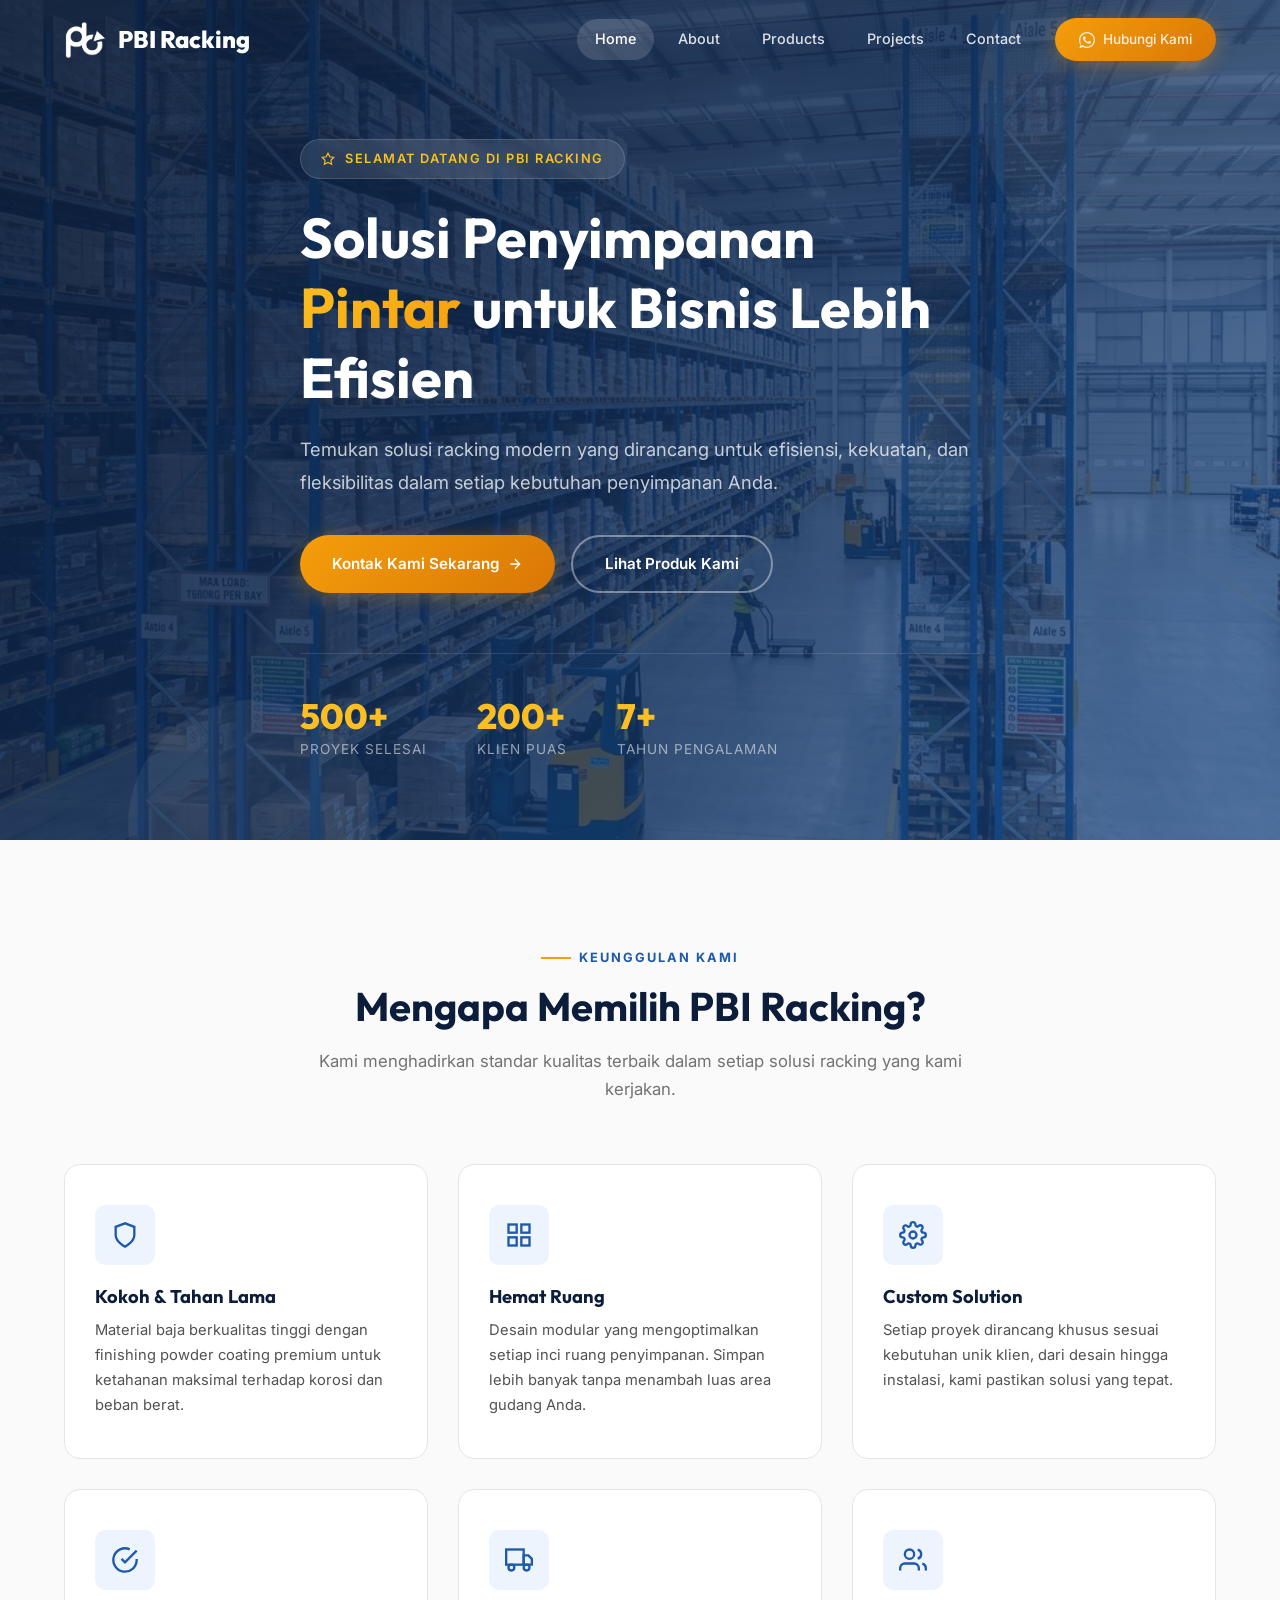
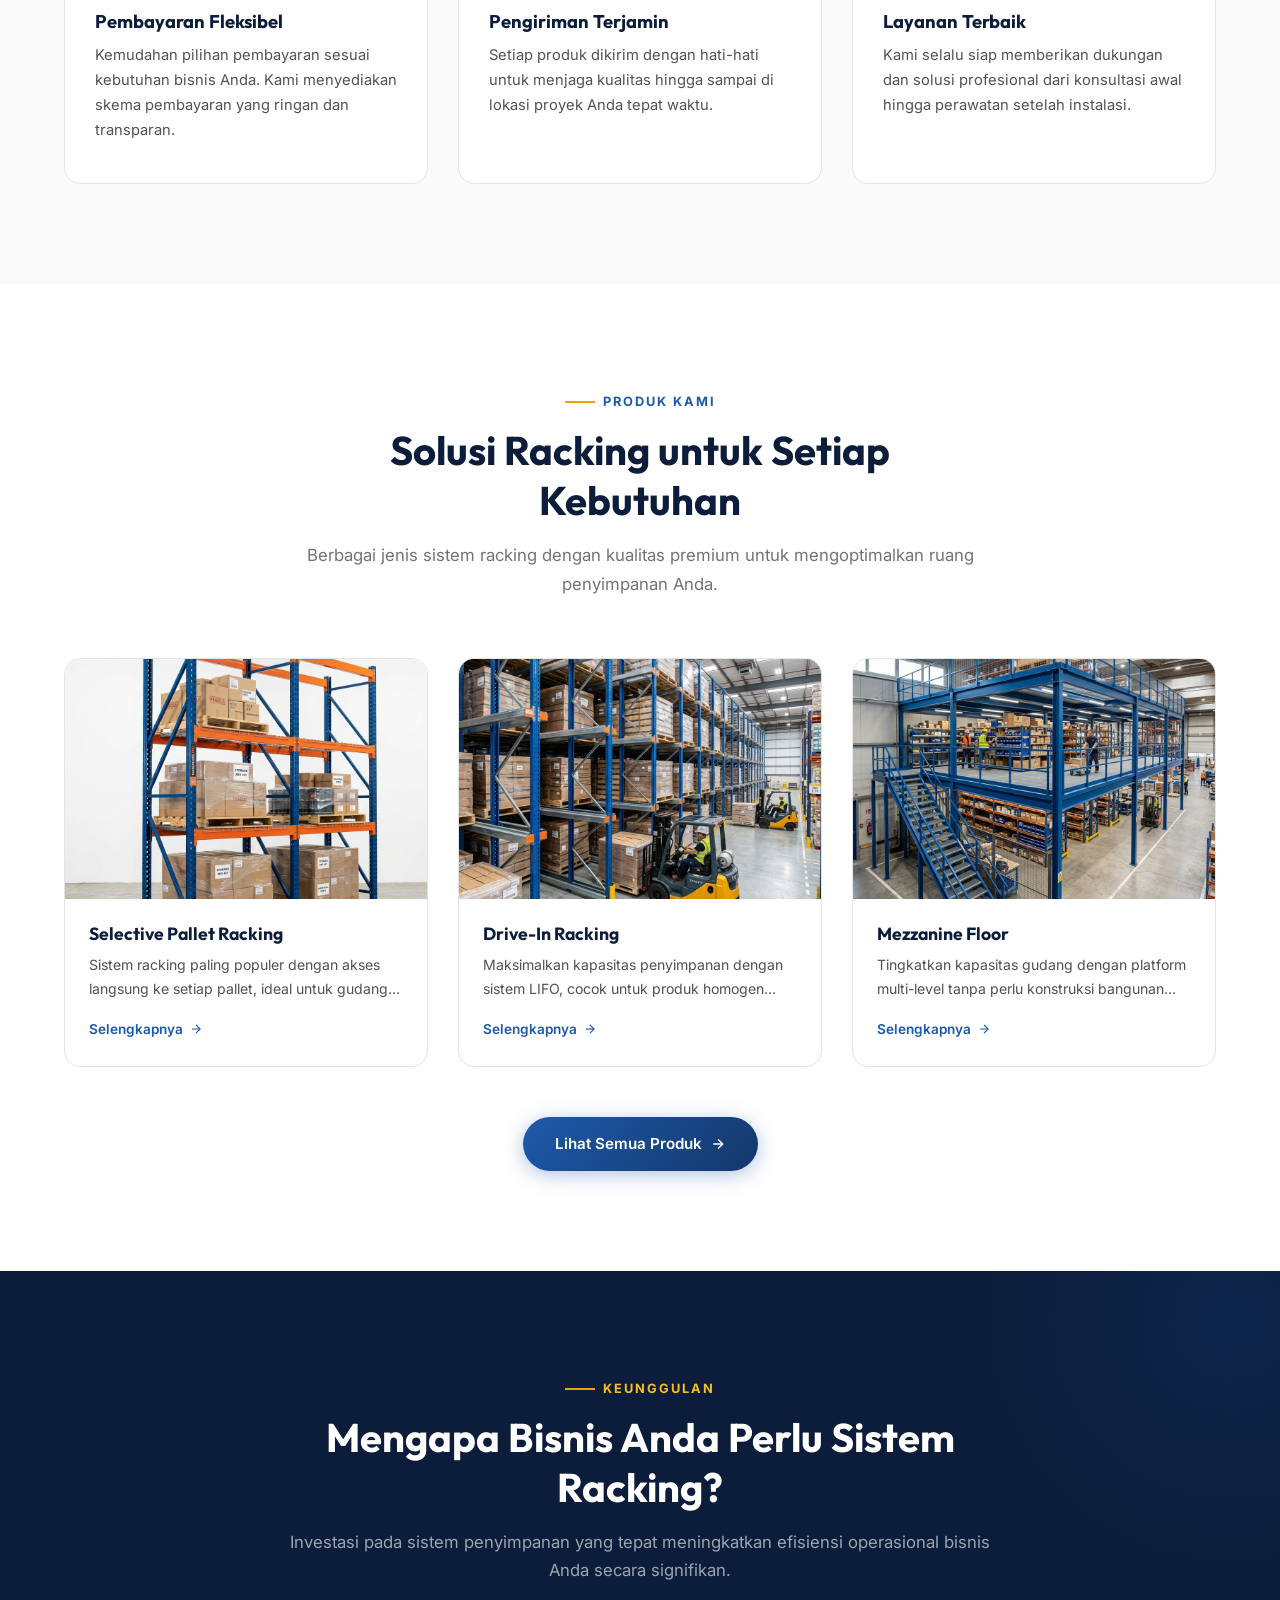
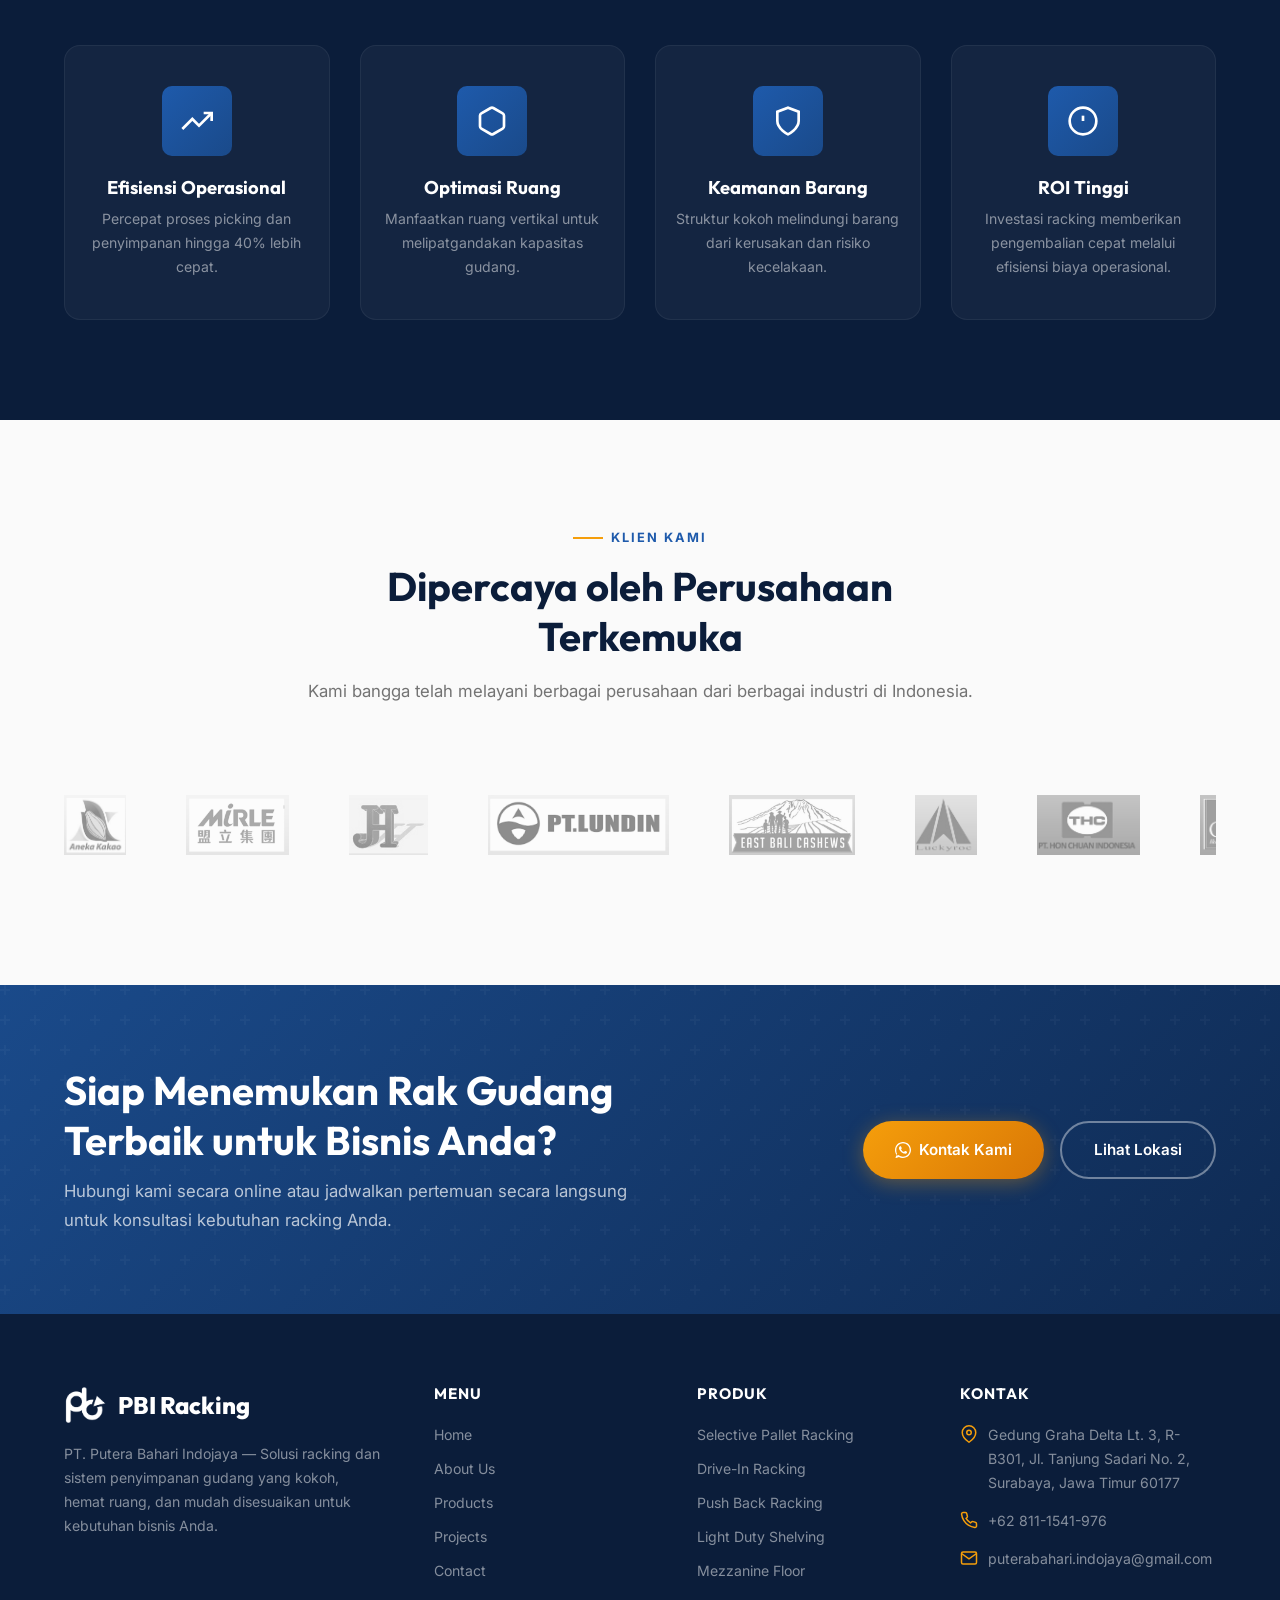
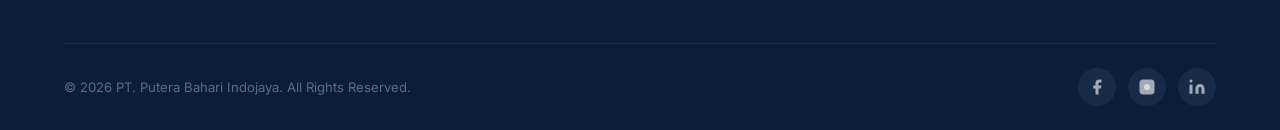
==== commit 924b271c: "update css" ====
--- a/index.html
+++ b/index.html
@@ -337,7 +337,7 @@
           <ul class="footer-contact">
             <li>
               <svg viewBox="0 0 24 24"><path d="M21 10c0 7-9 13-9 13s-9-6-9-13a9 9 0 0 1 18 0z"></path><circle cx="12" cy="10" r="3"></circle></svg>
-              Jln. Prambanan III, Graha Candi Mas, Blok E 26, Candi, Sidoarjo
+              Gedung Graha Delta Lt. 3, R-B301, Jl. Tanjung Sadari No. 2, Surabaya, Jawa Timur 60177
             </li>
             <li>
               <svg viewBox="0 0 24 24"><path d="M22 16.92v3a2 2 0 0 1-2.18 2 19.79 19.79 0 0 1-8.63-3.07 19.5 19.5 0 0 1-6-6 19.79 19.79 0 0 1-3.07-8.67A2 2 0 0 1 4.11 2h3a2 2 0 0 1 2 1.72 12.84 12.84 0 0 0 .7 2.81 2 2 0 0 1-.45 2.11L8.09 9.91a16 16 0 0 0 6 6l1.27-1.27a2 2 0 0 1 2.11-.45 12.84 12.84 0 0 0 2.81.7A2 2 0 0 1 22 16.92z"></path></svg>
--- a/css/style.css
+++ b/css/style.css
@@ -6,1825 +6,1881 @@
 
 /* ---------- CSS Custom Properties ---------- */
 :root {
-  /* Primary Colors */
-  --primary-900: #0b1d3a;
-  --primary-800: #0f2a52;
-  --primary-700: #14376a;
-  --primary-600: #1a4a8a;
-  --primary-500: #1e5aab;
-  --primary-400: #3a7bd5;
-  --primary-300: #6da0e6;
-  --primary-200: #a3c4f0;
-  --primary-100: #d4e4f9;
-  --primary-50: #eef4fd;
-
-  /* Accent */
-  --accent-500: #f59e0b;
-  --accent-400: #fbbf24;
-  --accent-600: #d97706;
-
-  /* Neutrals */
-  --neutral-950: #0a0a0a;
-  --neutral-900: #171717;
-  --neutral-800: #262626;
-  --neutral-700: #404040;
-  --neutral-600: #525252;
-  --neutral-500: #737373;
-  --neutral-400: #a3a3a3;
-  --neutral-300: #d4d4d4;
-  --neutral-200: #e5e5e5;
-  --neutral-100: #f5f5f5;
-  --neutral-50: #fafafa;
-  --white: #ffffff;
-
-  /* Functional */
-  --success: #10b981;
-  --danger: #ef4444;
-
-  /* Typography */
-  --font-primary: 'Inter', 'Segoe UI', sans-serif;
-  --font-heading: 'Outfit', 'Inter', sans-serif;
-
-  /* Spacing */
-  --section-padding: 100px 0;
-  --container-max: 1200px;
-  --container-padding: 0 24px;
-
-  /* Transitions */
-  --transition-fast: 0.2s ease;
-  --transition-base: 0.3s ease;
-  --transition-slow: 0.5s ease;
-  --transition-spring: 0.4s cubic-bezier(0.34, 1.56, 0.64, 1);
-
-  /* Shadows */
-  --shadow-sm: 0 1px 3px rgba(0,0,0,0.08);
-  --shadow-md: 0 4px 20px rgba(0,0,0,0.1);
-  --shadow-lg: 0 10px 40px rgba(0,0,0,0.12);
-  --shadow-xl: 0 20px 60px rgba(0,0,0,0.15);
-  --shadow-glow: 0 0 30px rgba(30, 90, 171, 0.15);
-
-  /* Border Radius */
-  --radius-sm: 6px;
-  --radius-md: 10px;
-  --radius-lg: 16px;
-  --radius-xl: 24px;
-  --radius-full: 9999px;
+    /* Primary Colors */
+    --primary-900: #0b1d3a;
+    --primary-800: #0f2a52;
+    --primary-700: #14376a;
+    --primary-600: #1a4a8a;
+    --primary-500: #1e5aab;
+    --primary-400: #3a7bd5;
+    --primary-300: #6da0e6;
+    --primary-200: #a3c4f0;
+    --primary-100: #d4e4f9;
+    --primary-50: #eef4fd;
+
+    /* Accent */
+    --accent-500: #f59e0b;
+    --accent-400: #fbbf24;
+    --accent-600: #d97706;
+
+    /* Neutrals */
+    --neutral-950: #0a0a0a;
+    --neutral-900: #171717;
+    --neutral-800: #262626;
+    --neutral-700: #404040;
+    --neutral-600: #525252;
+    --neutral-500: #737373;
+    --neutral-400: #a3a3a3;
+    --neutral-300: #d4d4d4;
+    --neutral-200: #e5e5e5;
+    --neutral-100: #f5f5f5;
+    --neutral-50: #fafafa;
+    --white: #ffffff;
+
+    /* Functional */
+    --success: #10b981;
+    --danger: #ef4444;
+
+    /* Typography */
+    --font-primary: "Inter", "Segoe UI", sans-serif;
+    --font-heading: "Outfit", "Inter", sans-serif;
+
+    /* Spacing */
+    --section-padding: 100px 0;
+    --container-max: 1200px;
+    --container-padding: 0 24px;
+
+    /* Transitions */
+    --transition-fast: 0.2s ease;
+    --transition-base: 0.3s ease;
+    --transition-slow: 0.5s ease;
+    --transition-spring: 0.4s cubic-bezier(0.34, 1.56, 0.64, 1);
+
+    /* Shadows */
+    --shadow-sm: 0 1px 3px rgba(0, 0, 0, 0.08);
+    --shadow-md: 0 4px 20px rgba(0, 0, 0, 0.1);
+    --shadow-lg: 0 10px 40px rgba(0, 0, 0, 0.12);
+    --shadow-xl: 0 20px 60px rgba(0, 0, 0, 0.15);
+    --shadow-glow: 0 0 30px rgba(30, 90, 171, 0.15);
+
+    /* Border Radius */
+    --radius-sm: 6px;
+    --radius-md: 10px;
+    --radius-lg: 16px;
+    --radius-xl: 24px;
+    --radius-full: 9999px;
 }
 
 /* ---------- Reset & Base ---------- */
 *,
 *::before,
 *::after {
-  margin: 0;
-  padding: 0;
-  box-sizing: border-box;
+    margin: 0;
+    padding: 0;
+    box-sizing: border-box;
 }
 
 html {
-  scroll-behavior: smooth;
-  font-size: 16px;
-  -webkit-font-smoothing: antialiased;
-  -moz-osx-font-smoothing: grayscale;
+    scroll-behavior: smooth;
+    font-size: 16px;
+    -webkit-font-smoothing: antialiased;
+    -moz-osx-font-smoothing: grayscale;
 }
 
 body {
-  font-family: var(--font-primary);
-  color: var(--neutral-700);
-  line-height: 1.7;
-  background-color: var(--white);
-  overflow-x: hidden;
+    font-family: var(--font-primary);
+    color: var(--neutral-700);
+    line-height: 1.7;
+    background-color: var(--white);
+    overflow-x: hidden;
 }
 
 img {
-  max-width: 100%;
-  height: auto;
-  display: block;
+    max-width: 100%;
+    height: auto;
+    display: block;
 }
 
 a {
-  text-decoration: none;
-  color: inherit;
-  transition: color var(--transition-fast);
-}
-
-ul, ol {
-  list-style: none;
-}
-
-h1, h2, h3, h4, h5, h6 {
-  font-family: var(--font-heading);
-  font-weight: 700;
-  line-height: 1.25;
-  color: var(--primary-900);
-}
-
-h1 { font-size: clamp(2.2rem, 5vw, 3.5rem); }
-h2 { font-size: clamp(1.8rem, 4vw, 2.5rem); }
-h3 { font-size: clamp(1.3rem, 3vw, 1.6rem); }
-h4 { font-size: 1.15rem; }
+    text-decoration: none;
+    color: inherit;
+    transition: color var(--transition-fast);
+}
+
+ul,
+ol {
+    list-style: none;
+}
+
+h1,
+h2,
+h3,
+h4,
+h5,
+h6 {
+    font-family: var(--font-heading);
+    font-weight: 700;
+    line-height: 1.25;
+    color: var(--primary-900);
+}
+
+h1 {
+    font-size: clamp(2.2rem, 5vw, 3.5rem);
+}
+h2 {
+    font-size: clamp(1.8rem, 4vw, 2.5rem);
+}
+h3 {
+    font-size: clamp(1.3rem, 3vw, 1.6rem);
+}
+h4 {
+    font-size: 1.15rem;
+}
 
 p {
-  margin-bottom: 1rem;
-  color: var(--neutral-600);
+    margin-bottom: 1rem;
+    color: var(--neutral-600);
 }
 
 /* ---------- Utility Classes ---------- */
 .container {
-  max-width: var(--container-max);
-  margin: 0 auto;
-  padding: var(--container-padding);
+    max-width: var(--container-max);
+    margin: 0 auto;
+    padding: var(--container-padding);
 }
 
 .section {
-  padding: var(--section-padding);
+    padding: var(--section-padding);
 }
 
 .section-header {
-  text-align: center;
-  max-width: 700px;
-  margin: 0 auto 60px;
+    text-align: center;
+    max-width: 700px;
+    margin: 0 auto 60px;
 }
 
 .section-label {
-  display: inline-flex;
-  align-items: center;
-  gap: 8px;
-  font-size: 0.8rem;
-  font-weight: 700;
-  letter-spacing: 2px;
-  text-transform: uppercase;
-  color: var(--primary-500);
-  margin-bottom: 12px;
+    display: inline-flex;
+    align-items: center;
+    gap: 8px;
+    font-size: 0.8rem;
+    font-weight: 700;
+    letter-spacing: 2px;
+    text-transform: uppercase;
+    color: var(--primary-500);
+    margin-bottom: 12px;
 }
 
 .section-label::before {
-  content: '';
-  width: 30px;
-  height: 2px;
-  background: var(--accent-500);
+    content: "";
+    width: 30px;
+    height: 2px;
+    background: var(--accent-500);
 }
 
 .section-title {
-  margin-bottom: 16px;
+    margin-bottom: 16px;
 }
 
 .section-desc {
-  font-size: 1.05rem;
-  color: var(--neutral-500);
+    font-size: 1.05rem;
+    color: var(--neutral-500);
 }
 
 .btn {
-  display: inline-flex;
-  align-items: center;
-  gap: 8px;
-  padding: 14px 32px;
-  font-family: var(--font-primary);
-  font-size: 0.95rem;
-  font-weight: 600;
-  border: none;
-  border-radius: var(--radius-full);
-  cursor: pointer;
-  transition: all var(--transition-base);
-  position: relative;
-  overflow: hidden;
+    display: inline-flex;
+    align-items: center;
+    gap: 8px;
+    padding: 14px 32px;
+    font-family: var(--font-primary);
+    font-size: 0.95rem;
+    font-weight: 600;
+    border: none;
+    border-radius: var(--radius-full);
+    cursor: pointer;
+    transition: all var(--transition-base);
+    position: relative;
+    overflow: hidden;
 }
 
 .btn-primary {
-  background: linear-gradient(135deg, var(--primary-500), var(--primary-700));
-  color: var(--white);
-  box-shadow: 0 4px 20px rgba(30, 90, 171, 0.35);
+    background: linear-gradient(135deg, var(--primary-500), var(--primary-700));
+    color: var(--white);
+    box-shadow: 0 4px 20px rgba(30, 90, 171, 0.35);
 }
 
 .btn-primary:hover {
-  transform: translateY(-2px);
-  box-shadow: 0 8px 30px rgba(30, 90, 171, 0.45);
+    transform: translateY(-2px);
+    box-shadow: 0 8px 30px rgba(30, 90, 171, 0.45);
 }
 
 .btn-secondary {
-  background: var(--white);
-  color: var(--primary-700);
-  border: 2px solid var(--primary-200);
+    background: var(--white);
+    color: var(--primary-700);
+    border: 2px solid var(--primary-200);
 }
 
 .btn-secondary:hover {
-  background: var(--primary-50);
-  border-color: var(--primary-400);
-  transform: translateY(-2px);
+    background: var(--primary-50);
+    border-color: var(--primary-400);
+    transform: translateY(-2px);
 }
 
 .btn-accent {
-  background: linear-gradient(135deg, var(--accent-500), var(--accent-600));
-  color: var(--white);
-  box-shadow: 0 4px 20px rgba(245, 158, 11, 0.35);
+    background: linear-gradient(135deg, var(--accent-500), var(--accent-600));
+    color: var(--white);
+    box-shadow: 0 4px 20px rgba(245, 158, 11, 0.35);
 }
 
 .btn-accent:hover {
-  transform: translateY(-2px);
-  box-shadow: 0 8px 30px rgba(245, 158, 11, 0.45);
+    transform: translateY(-2px);
+    box-shadow: 0 8px 30px rgba(245, 158, 11, 0.45);
 }
 
 .btn-outline-white {
-  background: transparent;
-  color: var(--white);
-  border: 2px solid rgba(255,255,255,0.4);
+    background: transparent;
+    color: var(--white);
+    border: 2px solid rgba(255, 255, 255, 0.4);
 }
 
 .btn-outline-white:hover {
-  background: var(--white);
-  color: var(--primary-700);
-  border-color: var(--white);
+    background: var(--white);
+    color: var(--primary-700);
+    border-color: var(--white);
 }
 
 /* ---------- Preloader ---------- */
 .preloader {
-  position: fixed;
-  inset: 0;
-  z-index: 10000;
-  background: var(--primary-900);
-  display: flex;
-  align-items: center;
-  justify-content: center;
-  transition: opacity 0.5s ease, visibility 0.5s ease;
+    position: fixed;
+    inset: 0;
+    z-index: 10000;
+    background: var(--primary-900);
+    display: flex;
+    align-items: center;
+    justify-content: center;
+    transition:
+        opacity 0.5s ease,
+        visibility 0.5s ease;
 }
 
 .preloader.hidden {
-  opacity: 0;
-  visibility: hidden;
+    opacity: 0;
+    visibility: hidden;
 }
 
 .preloader-spinner {
-  width: 50px;
-  height: 50px;
-  border: 3px solid rgba(255,255,255,0.15);
-  border-top-color: var(--accent-400);
-  border-radius: 50%;
-  animation: spin 0.8s linear infinite;
+    width: 50px;
+    height: 50px;
+    border: 3px solid rgba(255, 255, 255, 0.15);
+    border-top-color: var(--accent-400);
+    border-radius: 50%;
+    animation: spin 0.8s linear infinite;
 }
 
 @keyframes spin {
-  to { transform: rotate(360deg); }
+    to {
+        transform: rotate(360deg);
+    }
 }
 
 /* ---------- Navigation ---------- */
 .navbar {
-  position: fixed;
-  top: 0;
-  left: 0;
-  right: 0;
-  z-index: 1000;
-  padding: 18px 0;
-  transition: all var(--transition-base);
+    position: fixed;
+    top: 0;
+    left: 0;
+    right: 0;
+    z-index: 1000;
+    padding: 18px 0;
+    transition: all var(--transition-base);
 }
 
 .navbar.scrolled {
-  background: rgba(255,255,255,0.95);
-  backdrop-filter: blur(20px);
-  -webkit-backdrop-filter: blur(20px);
-  padding: 10px 0;
-  box-shadow: 0 2px 30px rgba(0,0,0,0.08);
+    background: rgba(255, 255, 255, 0.95);
+    backdrop-filter: blur(20px);
+    -webkit-backdrop-filter: blur(20px);
+    padding: 10px 0;
+    box-shadow: 0 2px 30px rgba(0, 0, 0, 0.08);
 }
 
 .navbar .container {
-  display: flex;
-  align-items: center;
-  justify-content: space-between;
+    display: flex;
+    align-items: center;
+    justify-content: space-between;
 }
 
 .nav-logo {
-  display: flex;
-  align-items: center;
-  gap: 12px;
-  font-family: var(--font-heading);
-  font-size: 1.5rem;
-  font-weight: 800;
-  color: var(--white);
-  transition: color var(--transition-base);
+    display: flex;
+    align-items: center;
+    gap: 12px;
+    font-family: var(--font-heading);
+    font-size: 1.5rem;
+    font-weight: 800;
+    color: var(--white);
+    transition: color var(--transition-base);
 }
 
 .navbar.scrolled .nav-logo {
-  color: var(--primary-900);
+    color: var(--primary-900);
 }
 
 .nav-logo .logo-img {
-  height: 42px;
-  width: auto;
-  filter: brightness(0) invert(1);
-  transition: filter var(--transition-base);
+    height: 42px;
+    width: auto;
+    filter: brightness(0) invert(1);
+    transition: filter var(--transition-base);
 }
 
 .navbar.scrolled .nav-logo .logo-img {
-  filter: none;
+    filter: none;
 }
 
 .footer .nav-logo .logo-img {
-  filter: brightness(0) invert(1);
+    filter: brightness(0) invert(1);
 }
 
 .nav-links {
-  display: flex;
-  align-items: center;
-  gap: 6px;
+    display: flex;
+    align-items: center;
+    gap: 6px;
 }
 
 .nav-links a {
-  padding: 8px 18px;
-  font-size: 0.9rem;
-  font-weight: 500;
-  color: rgba(255,255,255,0.85);
-  border-radius: var(--radius-full);
-  transition: all var(--transition-base);
+    padding: 8px 18px;
+    font-size: 0.9rem;
+    font-weight: 500;
+    color: rgba(255, 255, 255, 0.85);
+    border-radius: var(--radius-full);
+    transition: all var(--transition-base);
 }
 
 .nav-links a:hover,
 .nav-links a.active {
-  color: var(--white);
-  background: rgba(255,255,255,0.15);
+    color: var(--white);
+    background: rgba(255, 255, 255, 0.15);
 }
 
 .navbar.scrolled .nav-links a {
-  color: var(--neutral-600);
+    color: var(--neutral-600);
 }
 
 .navbar.scrolled .nav-links a:hover,
 .navbar.scrolled .nav-links a.active {
-  color: var(--primary-600);
-  background: var(--primary-50);
+    color: var(--primary-600);
+    background: var(--primary-50);
 }
 
 .nav-cta {
-  margin-left: 10px;
+    margin-left: 10px;
 }
 
 .nav-cta .btn {
-  padding: 10px 24px;
-  font-size: 0.85rem;
+    padding: 10px 24px;
+    font-size: 0.85rem;
 }
 
 .mobile-toggle {
-  display: none;
-  flex-direction: column;
-  gap: 5px;
-  background: none;
-  border: none;
-  cursor: pointer;
-  padding: 4px;
+    display: none;
+    flex-direction: column;
+    gap: 5px;
+    background: none;
+    border: none;
+    cursor: pointer;
+    padding: 4px;
 }
 
 .mobile-toggle span {
-  display: block;
-  width: 26px;
-  height: 2.5px;
-  background: var(--white);
-  border-radius: 4px;
-  transition: all var(--transition-base);
+    display: block;
+    width: 26px;
+    height: 2.5px;
+    background: var(--white);
+    border-radius: 4px;
+    transition: all var(--transition-base);
 }
 
 .navbar.scrolled .mobile-toggle span {
-  background: var(--primary-900);
+    background: var(--primary-900);
 }
 
 .mobile-toggle.active span:nth-child(1) {
-  transform: rotate(45deg) translate(5px, 5px);
+    transform: rotate(45deg) translate(5px, 5px);
 }
 
 .mobile-toggle.active span:nth-child(2) {
-  opacity: 0;
+    opacity: 0;
 }
 
 .mobile-toggle.active span:nth-child(3) {
-  transform: rotate(-45deg) translate(6px, -6px);
+    transform: rotate(-45deg) translate(6px, -6px);
 }
 
 /* ---------- Hero Section ---------- */
 .hero {
-  position: relative;
-  min-height: 100vh;
-  display: flex;
-  align-items: center;
-  overflow: hidden;
+    position: relative;
+    min-height: 100vh;
+    display: flex;
+    align-items: center;
+    overflow: hidden;
 }
 
 .hero-bg {
-  position: absolute;
-  inset: 0;
-  z-index: 0;
+    position: absolute;
+    inset: 0;
+    z-index: 0;
 }
 
 .hero-bg img {
-  width: 100%;
-  height: 100%;
-  object-fit: cover;
+    width: 100%;
+    height: 100%;
+    object-fit: cover;
 }
 
 .hero-overlay {
-  position: absolute;
-  inset: 0;
-  background: linear-gradient(
-    135deg,
-    rgba(11, 29, 58, 0.92) 0%,
-    rgba(15, 42, 82, 0.85) 40%,
-    rgba(26, 74, 138, 0.7) 100%
-  );
+    position: absolute;
+    inset: 0;
+    background: linear-gradient(135deg, rgba(11, 29, 58, 0.92) 0%, rgba(15, 42, 82, 0.85) 40%, rgba(26, 74, 138, 0.7) 100%);
 }
 
 .hero-content {
-  position: relative;
-  z-index: 2;
-  max-width: 680px;
+    position: relative;
+    z-index: 2;
+    max-width: 680px;
 }
 
 .hero-label {
-  display: inline-flex;
-  align-items: center;
-  gap: 10px;
-  padding: 8px 20px;
-  background: rgba(255,255,255,0.1);
-  border: 1px solid rgba(255,255,255,0.15);
-  border-radius: var(--radius-full);
-  font-size: 0.8rem;
-  font-weight: 600;
-  letter-spacing: 1.5px;
-  text-transform: uppercase;
-  color: var(--accent-400);
-  margin-bottom: 24px;
-  backdrop-filter: blur(10px);
-  animation: fadeInUp 0.8s ease both;
+    display: inline-flex;
+    align-items: center;
+    gap: 10px;
+    padding: 8px 20px;
+    background: rgba(255, 255, 255, 0.1);
+    border: 1px solid rgba(255, 255, 255, 0.15);
+    border-radius: var(--radius-full);
+    font-size: 0.8rem;
+    font-weight: 600;
+    letter-spacing: 1.5px;
+    text-transform: uppercase;
+    color: var(--accent-400);
+    margin-bottom: 24px;
+    backdrop-filter: blur(10px);
+    animation: fadeInUp 0.8s ease both;
 }
 
 .hero h1 {
-  color: var(--white);
-  margin-bottom: 20px;
-  animation: fadeInUp 0.8s ease 0.15s both;
+    color: var(--white);
+    margin-bottom: 20px;
+    animation: fadeInUp 0.8s ease 0.15s both;
 }
 
 .hero h1 span {
-  background: linear-gradient(135deg, var(--accent-400), var(--accent-500));
-  -webkit-background-clip: text;
-  -webkit-text-fill-color: transparent;
-  background-clip: text;
+    background: linear-gradient(135deg, var(--accent-400), var(--accent-500));
+    -webkit-background-clip: text;
+    -webkit-text-fill-color: transparent;
+    background-clip: text;
 }
 
 .hero-desc {
-  font-size: 1.15rem;
-  color: rgba(255,255,255,0.75);
-  margin-bottom: 36px;
-  line-height: 1.8;
-  animation: fadeInUp 0.8s ease 0.3s both;
+    font-size: 1.15rem;
+    color: rgba(255, 255, 255, 0.75);
+    margin-bottom: 36px;
+    line-height: 1.8;
+    animation: fadeInUp 0.8s ease 0.3s both;
 }
 
 .hero-buttons {
-  display: flex;
-  gap: 16px;
-  flex-wrap: wrap;
-  animation: fadeInUp 0.8s ease 0.45s both;
+    display: flex;
+    gap: 16px;
+    flex-wrap: wrap;
+    animation: fadeInUp 0.8s ease 0.45s both;
 }
 
 .hero-stats {
-  display: flex;
-  gap: 50px;
-  margin-top: 60px;
-  padding-top: 40px;
-  border-top: 1px solid rgba(255,255,255,0.12);
-  animation: fadeInUp 0.8s ease 0.6s both;
+    display: flex;
+    gap: 50px;
+    margin-top: 60px;
+    padding-top: 40px;
+    border-top: 1px solid rgba(255, 255, 255, 0.12);
+    animation: fadeInUp 0.8s ease 0.6s both;
 }
 
 .stat-item h3 {
-  font-size: 2.2rem;
-  color: var(--white);
-  font-weight: 800;
+    font-size: 2.2rem;
+    color: var(--white);
+    font-weight: 800;
 }
 
 .stat-item h3 span {
-  color: var(--accent-400);
+    color: var(--accent-400);
 }
 
 .stat-item p {
-  font-size: 0.85rem;
-  color: rgba(255,255,255,0.55);
-  margin-bottom: 0;
-  text-transform: uppercase;
-  letter-spacing: 1px;
+    font-size: 0.85rem;
+    color: rgba(255, 255, 255, 0.55);
+    margin-bottom: 0;
+    text-transform: uppercase;
+    letter-spacing: 1px;
 }
 
 /* Floating shapes */
 .hero-shapes {
-  position: absolute;
-  inset: 0;
-  z-index: 1;
-  pointer-events: none;
-  overflow: hidden;
+    position: absolute;
+    inset: 0;
+    z-index: 1;
+    pointer-events: none;
+    overflow: hidden;
 }
 
 .hero-shapes .shape {
-  position: absolute;
-  border-radius: 50%;
-  opacity: 0.06;
-  background: var(--white);
+    position: absolute;
+    border-radius: 50%;
+    opacity: 0.06;
+    background: var(--white);
 }
 
 .hero-shapes .shape-1 {
-  width: 400px;
-  height: 400px;
-  top: -100px;
-  right: -100px;
-  animation: float 8s ease-in-out infinite;
+    width: 400px;
+    height: 400px;
+    top: -100px;
+    right: -100px;
+    animation: float 8s ease-in-out infinite;
 }
 
 .hero-shapes .shape-2 {
-  width: 250px;
-  height: 250px;
-  bottom: -50px;
-  left: 10%;
-  animation: float 10s ease-in-out infinite reverse;
+    width: 250px;
+    height: 250px;
+    bottom: -50px;
+    left: 10%;
+    animation: float 10s ease-in-out infinite reverse;
 }
 
 .hero-shapes .shape-3 {
-  width: 150px;
-  height: 150px;
-  top: 40%;
-  right: 20%;
-  animation: float 6s ease-in-out infinite 1s;
+    width: 150px;
+    height: 150px;
+    top: 40%;
+    right: 20%;
+    animation: float 6s ease-in-out infinite 1s;
 }
 
 @keyframes float {
-  0%, 100% { transform: translateY(0) scale(1); }
-  50% { transform: translateY(-30px) scale(1.05); }
+    0%,
+    100% {
+        transform: translateY(0) scale(1);
+    }
+    50% {
+        transform: translateY(-30px) scale(1.05);
+    }
 }
 
 /* ---------- Features / Highlights ---------- */
 .features {
-  background: var(--neutral-50);
-  padding: 100px 0;
-  margin-top: -60px;
-  position: relative;
-  z-index: 3;
+    background: var(--neutral-50);
+    padding: 100px 0;
+    margin-top: -60px;
+    position: relative;
+    z-index: 3;
 }
 
 .features-grid {
-  display: grid;
-  grid-template-columns: repeat(3, 1fr);
-  gap: 30px;
+    display: grid;
+    grid-template-columns: repeat(3, 1fr);
+    gap: 30px;
 }
 
 .feature-card {
-  background: var(--white);
-  padding: 40px 30px;
-  border-radius: var(--radius-lg);
-  border: 1px solid var(--neutral-200);
-  transition: all var(--transition-base);
-  position: relative;
-  overflow: hidden;
+    background: var(--white);
+    padding: 40px 30px;
+    border-radius: var(--radius-lg);
+    border: 1px solid var(--neutral-200);
+    transition: all var(--transition-base);
+    position: relative;
+    overflow: hidden;
 }
 
 .feature-card::before {
-  content: '';
-  position: absolute;
-  top: 0;
-  left: 0;
-  right: 0;
-  height: 3px;
-  background: linear-gradient(90deg, var(--primary-500), var(--accent-500));
-  transform: scaleX(0);
-  transform-origin: left;
-  transition: transform var(--transition-base);
+    content: "";
+    position: absolute;
+    top: 0;
+    left: 0;
+    right: 0;
+    height: 3px;
+    background: linear-gradient(90deg, var(--primary-500), var(--accent-500));
+    transform: scaleX(0);
+    transform-origin: left;
+    transition: transform var(--transition-base);
 }
 
 .feature-card:hover {
-  transform: translateY(-8px);
-  box-shadow: var(--shadow-lg);
-  border-color: transparent;
+    transform: translateY(-8px);
+    box-shadow: var(--shadow-lg);
+    border-color: transparent;
 }
 
 .feature-card:hover::before {
-  transform: scaleX(1);
+    transform: scaleX(1);
 }
 
 .feature-icon {
-  width: 60px;
-  height: 60px;
-  border-radius: var(--radius-md);
-  background: var(--primary-50);
-  display: flex;
-  align-items: center;
-  justify-content: center;
-  margin-bottom: 20px;
-  transition: all var(--transition-base);
+    width: 60px;
+    height: 60px;
+    border-radius: var(--radius-md);
+    background: var(--primary-50);
+    display: flex;
+    align-items: center;
+    justify-content: center;
+    margin-bottom: 20px;
+    transition: all var(--transition-base);
 }
 
 .feature-card:hover .feature-icon {
-  background: linear-gradient(135deg, var(--primary-500), var(--primary-600));
+    background: linear-gradient(135deg, var(--primary-500), var(--primary-600));
 }
 
 .feature-icon svg {
-  width: 28px;
-  height: 28px;
-  stroke: var(--primary-500);
-  fill: none;
-  stroke-width: 2;
-  transition: stroke var(--transition-base);
+    width: 28px;
+    height: 28px;
+    stroke: var(--primary-500);
+    fill: none;
+    stroke-width: 2;
+    transition: stroke var(--transition-base);
 }
 
 .feature-card:hover .feature-icon svg {
-  stroke: var(--white);
+    stroke: var(--white);
 }
 
 .feature-card h3 {
-  margin-bottom: 10px;
-  font-size: 1.15rem;
+    margin-bottom: 10px;
+    font-size: 1.15rem;
 }
 
 .feature-card p {
-  font-size: 0.92rem;
-  margin-bottom: 0;
+    font-size: 0.92rem;
+    margin-bottom: 0;
 }
 
 /* ---------- Products / Services Highlight ---------- */
 .products-highlight {
-  padding: var(--section-padding);
+    padding: var(--section-padding);
 }
 
 .products-grid {
-  display: grid;
-  grid-template-columns: repeat(3, 1fr);
-  gap: 30px;
+    display: grid;
+    grid-template-columns: repeat(3, 1fr);
+    gap: 30px;
 }
 
 .product-card {
-  background: var(--white);
-  border-radius: var(--radius-lg);
-  overflow: hidden;
-  border: 1px solid var(--neutral-200);
-  transition: all var(--transition-base);
-  group: product;
+    background: var(--white);
+    border-radius: var(--radius-lg);
+    overflow: hidden;
+    border: 1px solid var(--neutral-200);
+    transition: all var(--transition-base);
+    group: product;
 }
 
 .product-card:hover {
-  transform: translateY(-6px);
-  box-shadow: var(--shadow-lg);
-  border-color: transparent;
+    transform: translateY(-6px);
+    box-shadow: var(--shadow-lg);
+    border-color: transparent;
 }
 
 .product-card-img {
-  position: relative;
-  height: 240px;
-  overflow: hidden;
+    position: relative;
+    height: 240px;
+    overflow: hidden;
 }
 
 .product-card-img img {
-  width: 100%;
-  height: 100%;
-  object-fit: cover;
-  transition: transform var(--transition-slow);
+    width: 100%;
+    height: 100%;
+    object-fit: cover;
+    transition: transform var(--transition-slow);
 }
 
 .product-card:hover .product-card-img img {
-  transform: scale(1.08);
+    transform: scale(1.08);
 }
 
 .product-card-overlay {
-  position: absolute;
-  inset: 0;
-  background: linear-gradient(to top, rgba(11,29,58,0.6) 0%, transparent 60%);
-  opacity: 0;
-  transition: opacity var(--transition-base);
-  display: flex;
-  align-items: flex-end;
-  padding: 20px;
+    position: absolute;
+    inset: 0;
+    background: linear-gradient(to top, rgba(11, 29, 58, 0.6) 0%, transparent 60%);
+    opacity: 0;
+    transition: opacity var(--transition-base);
+    display: flex;
+    align-items: flex-end;
+    padding: 20px;
 }
 
 .product-card:hover .product-card-overlay {
-  opacity: 1;
+    opacity: 1;
 }
 
 .product-card-body {
-  padding: 24px;
+    padding: 24px;
 }
 
 .product-card-body h3 {
-  font-size: 1.1rem;
-  margin-bottom: 8px;
-  transition: color var(--transition-fast);
+    font-size: 1.1rem;
+    margin-bottom: 8px;
+    transition: color var(--transition-fast);
 }
 
 .product-card:hover .product-card-body h3 {
-  color: var(--primary-500);
+    color: var(--primary-500);
 }
 
 .product-card-body p {
-  font-size: 0.88rem;
-  margin-bottom: 14px;
-  display: -webkit-box;
-  -webkit-line-clamp: 2;
-  -webkit-box-orient: vertical;
-  overflow: hidden;
+    font-size: 0.88rem;
+    margin-bottom: 14px;
+    display: -webkit-box;
+    -webkit-line-clamp: 2;
+    -webkit-box-orient: vertical;
+    overflow: hidden;
 }
 
 .product-card-link {
-  display: inline-flex;
-  align-items: center;
-  gap: 6px;
-  font-size: 0.85rem;
-  font-weight: 600;
-  color: var(--primary-500);
-  transition: gap var(--transition-base);
+    display: inline-flex;
+    align-items: center;
+    gap: 6px;
+    font-size: 0.85rem;
+    font-weight: 600;
+    color: var(--primary-500);
+    transition: gap var(--transition-base);
 }
 
 .product-card-link:hover {
-  gap: 12px;
+    gap: 12px;
 }
 
 /* ---------- Advantages Section ---------- */
 .advantages {
-  background: var(--primary-900);
-  padding: var(--section-padding);
-  position: relative;
-  overflow: hidden;
+    background: var(--primary-900);
+    padding: var(--section-padding);
+    position: relative;
+    overflow: hidden;
 }
 
 .advantages::before {
-  content: '';
-  position: absolute;
-  width: 500px;
-  height: 500px;
-  background: radial-gradient(circle, rgba(30,90,171,0.15), transparent 70%);
-  top: -200px;
-  right: -200px;
+    content: "";
+    position: absolute;
+    width: 500px;
+    height: 500px;
+    background: radial-gradient(circle, rgba(30, 90, 171, 0.15), transparent 70%);
+    top: -200px;
+    right: -200px;
 }
 
 .advantages .section-label {
-  color: var(--accent-400);
+    color: var(--accent-400);
 }
 
 .advantages .section-title {
-  color: var(--white);
+    color: var(--white);
 }
 
 .advantages .section-desc {
-  color: rgba(255,255,255,0.6);
+    color: rgba(255, 255, 255, 0.6);
 }
 
 .advantages-grid {
-  display: grid;
-  grid-template-columns: repeat(4, 1fr);
-  gap: 30px;
+    display: grid;
+    grid-template-columns: repeat(4, 1fr);
+    gap: 30px;
 }
 
 .advantage-item {
-  text-align: center;
-  padding: 40px 20px;
-  border-radius: var(--radius-lg);
-  background: rgba(255,255,255,0.04);
-  border: 1px solid rgba(255,255,255,0.06);
-  transition: all var(--transition-base);
+    text-align: center;
+    padding: 40px 20px;
+    border-radius: var(--radius-lg);
+    background: rgba(255, 255, 255, 0.04);
+    border: 1px solid rgba(255, 255, 255, 0.06);
+    transition: all var(--transition-base);
 }
 
 .advantage-item:hover {
-  background: rgba(255,255,255,0.08);
-  transform: translateY(-6px);
+    background: rgba(255, 255, 255, 0.08);
+    transform: translateY(-6px);
 }
 
 .advantage-icon {
-  width: 70px;
-  height: 70px;
-  margin: 0 auto 20px;
-  border-radius: var(--radius-md);
-  background: linear-gradient(135deg, var(--primary-500), var(--primary-600));
-  display: flex;
-  align-items: center;
-  justify-content: center;
+    width: 70px;
+    height: 70px;
+    margin: 0 auto 20px;
+    border-radius: var(--radius-md);
+    background: linear-gradient(135deg, var(--primary-500), var(--primary-600));
+    display: flex;
+    align-items: center;
+    justify-content: center;
 }
 
 .advantage-icon svg {
-  width: 32px;
-  height: 32px;
-  stroke: var(--white);
-  fill: none;
-  stroke-width: 2;
+    width: 32px;
+    height: 32px;
+    stroke: var(--white);
+    fill: none;
+    stroke-width: 2;
 }
 
 .advantage-item h4 {
-  color: var(--white);
-  margin-bottom: 8px;
+    color: var(--white);
+    margin-bottom: 8px;
 }
 
 .advantage-item p {
-  color: rgba(255,255,255,0.5);
-  font-size: 0.88rem;
-  margin-bottom: 0;
+    color: rgba(255, 255, 255, 0.5);
+    font-size: 0.88rem;
+    margin-bottom: 0;
 }
 
 /* ---------- Clients Section ---------- */
 .clients {
-  padding: var(--section-padding);
-  background: var(--neutral-50);
+    padding: var(--section-padding);
+    background: var(--neutral-50);
 }
 
 .clients-marquee {
-  overflow: hidden;
-  padding: 30px 0;
+    overflow: hidden;
+    padding: 30px 0;
 }
 
 .clients-track {
-  display: flex;
-  gap: 60px;
-  animation: marquee 30s linear infinite;
+    display: flex;
+    gap: 60px;
+    animation: marquee 30s linear infinite;
 }
 
 .client-logo {
-  flex-shrink: 0;
-  height: 60px;
-  width: auto;
-  object-fit: contain;
-  opacity: 0.5;
-  filter: grayscale(100%);
-  transition: all var(--transition-base);
+    flex-shrink: 0;
+    height: 60px;
+    width: auto;
+    object-fit: contain;
+    opacity: 0.5;
+    filter: grayscale(100%);
+    transition: all var(--transition-base);
 }
 
 .client-logo:hover {
-  opacity: 1;
-  filter: grayscale(0%);
+    opacity: 1;
+    filter: grayscale(0%);
 }
 
 @keyframes marquee {
-  0% { transform: translateX(0); }
-  100% { transform: translateX(-50%); }
+    0% {
+        transform: translateX(0);
+    }
+    100% {
+        transform: translateX(-50%);
+    }
 }
 
 /* ---------- CTA Section ---------- */
 .cta {
-  padding: 80px 0;
-  background: linear-gradient(135deg, var(--primary-600), var(--primary-800));
-  position: relative;
-  overflow: hidden;
+    padding: 80px 0;
+    background: linear-gradient(135deg, var(--primary-600), var(--primary-800));
+    position: relative;
+    overflow: hidden;
 }
 
 .cta::before {
-  content: '';
-  position: absolute;
-  inset: 0;
-  background: url("data:image/svg+xml,%3Csvg width='60' height='60' viewBox='0 0 60 60' xmlns='http://www.w3.org/2000/svg'%3E%3Cg fill='none' fill-rule='evenodd'%3E%3Cg fill='%23ffffff' fill-opacity='0.03'%3E%3Cpath d='M36 34v-4h-2v4h-4v2h4v4h2v-4h4v-2h-4zm0-30V0h-2v4h-4v2h4v4h2V6h4V4h-4zM6 34v-4H4v4H0v2h4v4h2v-4h4v-2H6zM6 4V0H4v4H0v2h4v4h2V6h4V4H6z'/%3E%3C/g%3E%3C/g%3E%3C/svg%3E");
+    content: "";
+    position: absolute;
+    inset: 0;
+    background: url("data:image/svg+xml,%3Csvg width='60' height='60' viewBox='0 0 60 60' xmlns='http://www.w3.org/2000/svg'%3E%3Cg fill='none' fill-rule='evenodd'%3E%3Cg fill='%23ffffff' fill-opacity='0.03'%3E%3Cpath d='M36 34v-4h-2v4h-4v2h4v4h2v-4h4v-2h-4zm0-30V0h-2v4h-4v2h4v4h2V6h4V4h-4zM6 34v-4H4v4H0v2h4v4h2v-4h4v-2H6zM6 4V0H4v4H0v2h4v4h2V6h4V4H6z'/%3E%3C/g%3E%3C/g%3E%3C/svg%3E");
 }
 
 .cta .container {
-  display: flex;
-  align-items: center;
-  justify-content: space-between;
-  position: relative;
-  z-index: 2;
+    display: flex;
+    align-items: center;
+    justify-content: space-between;
+    position: relative;
+    z-index: 2;
 }
 
 .cta-content {
-  max-width: 600px;
+    max-width: 600px;
 }
 
 .cta-content h2 {
-  color: var(--white);
-  margin-bottom: 12px;
+    color: var(--white);
+    margin-bottom: 12px;
 }
 
 .cta-content p {
-  color: rgba(255,255,255,0.7);
-  font-size: 1.05rem;
-  margin-bottom: 0;
+    color: rgba(255, 255, 255, 0.7);
+    font-size: 1.05rem;
+    margin-bottom: 0;
 }
 
 .cta-buttons {
-  display: flex;
-  gap: 16px;
+    display: flex;
+    gap: 16px;
 }
 
 /* ---------- About Page ---------- */
 .page-hero {
-  position: relative;
-  padding: 180px 0 100px;
-  background: linear-gradient(135deg, var(--primary-900), var(--primary-700));
-  overflow: hidden;
+    position: relative;
+    padding: 180px 0 100px;
+    background: linear-gradient(135deg, var(--primary-900), var(--primary-700));
+    overflow: hidden;
 }
 
 .page-hero::before {
-  content: '';
-  position: absolute;
-  width: 600px;
-  height: 600px;
-  background: radial-gradient(circle, rgba(245,158,11,0.08), transparent 70%);
-  top: -300px;
-  right: -200px;
+    content: "";
+    position: absolute;
+    width: 600px;
+    height: 600px;
+    background: radial-gradient(circle, rgba(245, 158, 11, 0.08), transparent 70%);
+    top: -300px;
+    right: -200px;
 }
 
 .page-hero-content {
-  position: relative;
-  z-index: 2;
-  text-align: center;
+    position: relative;
+    z-index: 2;
+    text-align: center;
 }
 
 .page-hero h1 {
-  color: var(--white);
-  margin-bottom: 16px;
+    color: var(--white);
+    margin-bottom: 16px;
 }
 
 .page-hero p {
-  color: rgba(255,255,255,0.65);
-  font-size: 1.1rem;
-  max-width: 600px;
-  margin: 0 auto;
+    color: rgba(255, 255, 255, 0.65);
+    font-size: 1.1rem;
+    max-width: 600px;
+    margin: 0 auto;
 }
 
 .breadcrumb {
-  display: flex;
-  align-items: center;
-  justify-content: center;
-  gap: 8px;
-  margin-top: 20px;
-  font-size: 0.85rem;
+    display: flex;
+    align-items: center;
+    justify-content: center;
+    gap: 8px;
+    margin-top: 20px;
+    font-size: 0.85rem;
 }
 
 .breadcrumb a {
-  color: rgba(255,255,255,0.5);
+    color: rgba(255, 255, 255, 0.5);
 }
 
 .breadcrumb a:hover {
-  color: var(--accent-400);
+    color: var(--accent-400);
 }
 
 .breadcrumb span {
-  color: rgba(255,255,255,0.3);
+    color: rgba(255, 255, 255, 0.3);
 }
 
 .breadcrumb .current {
-  color: var(--accent-400);
+    color: var(--accent-400);
 }
 
 /* About Content */
 .about-story {
-  padding: var(--section-padding);
+    padding: var(--section-padding);
 }
 
 .about-story-grid {
-  display: grid;
-  grid-template-columns: 1fr 1fr;
-  gap: 60px;
-  align-items: center;
+    display: grid;
+    grid-template-columns: 1fr 1fr;
+    gap: 60px;
+    align-items: center;
 }
 
 .about-story-img {
-  border-radius: var(--radius-lg);
-  overflow: hidden;
-  box-shadow: var(--shadow-xl);
+    border-radius: var(--radius-lg);
+    overflow: hidden;
+    box-shadow: var(--shadow-xl);
 }
 
 .about-story-img img {
-  width: 100%;
-  height: 100%;
-  object-fit: cover;
+    width: 100%;
+    height: 100%;
+    object-fit: cover;
 }
 
 .about-story-content h2 {
-  margin-bottom: 20px;
+    margin-bottom: 20px;
 }
 
 .about-story-content p {
-  font-size: 0.95rem;
+    font-size: 0.95rem;
 }
 
 /* Vision Mission */
 .vision-mission {
-  padding: 80px 0;
-  background: var(--neutral-50);
+    padding: 80px 0;
+    background: var(--neutral-50);
 }
 
 .vm-grid {
-  display: grid;
-  grid-template-columns: 1fr 1fr;
-  gap: 30px;
+    display: grid;
+    grid-template-columns: 1fr 1fr;
+    gap: 30px;
 }
 
 .vm-card {
-  padding: 45px;
-  background: var(--white);
-  border-radius: var(--radius-lg);
-  border: 1px solid var(--neutral-200);
-  position: relative;
-  overflow: hidden;
+    padding: 45px;
+    background: var(--white);
+    border-radius: var(--radius-lg);
+    border: 1px solid var(--neutral-200);
+    position: relative;
+    overflow: hidden;
 }
 
 .vm-card::before {
-  content: '';
-  position: absolute;
-  top: 0;
-  left: 0;
-  width: 4px;
-  height: 100%;
-  background: linear-gradient(180deg, var(--primary-500), var(--accent-500));
+    content: "";
+    position: absolute;
+    top: 0;
+    left: 0;
+    width: 4px;
+    height: 100%;
+    background: linear-gradient(180deg, var(--primary-500), var(--accent-500));
 }
 
 .vm-card h3 {
-  margin-bottom: 16px;
-  display: flex;
-  align-items: center;
-  gap: 12px;
+    margin-bottom: 16px;
+    display: flex;
+    align-items: center;
+    gap: 12px;
 }
 
 .vm-card h3 svg {
-  width: 28px;
-  height: 28px;
-  stroke: var(--primary-500);
-  fill: none;
-  stroke-width: 2;
+    width: 28px;
+    height: 28px;
+    stroke: var(--primary-500);
+    fill: none;
+    stroke-width: 2;
 }
 
 .vm-card p {
-  font-size: 0.92rem;
-  margin-bottom: 0;
+    font-size: 0.92rem;
+    margin-bottom: 0;
 }
 
 .vm-card ul {
-  margin-top: 12px;
+    margin-top: 12px;
 }
 
 .vm-card ul li {
-  padding: 6px 0;
-  font-size: 0.92rem;
-  color: var(--neutral-600);
-  display: flex;
-  align-items: flex-start;
-  gap: 10px;
+    padding: 6px 0;
+    font-size: 0.92rem;
+    color: var(--neutral-600);
+    display: flex;
+    align-items: flex-start;
+    gap: 10px;
 }
 
 .vm-card ul li::before {
-  content: '✓';
-  color: var(--success);
-  font-weight: 700;
-  flex-shrink: 0;
+    content: "✓";
+    color: var(--success);
+    font-weight: 700;
+    flex-shrink: 0;
 }
 
 /* ---------- Products Page ---------- */
 .products-list {
-  padding: var(--section-padding);
+    padding: var(--section-padding);
 }
 
 .product-detail-card {
-  display: grid;
-  grid-template-columns: 1fr 1fr;
-  gap: 50px;
-  align-items: center;
-  margin-bottom: 80px;
-  padding-bottom: 80px;
-  border-bottom: 1px solid var(--neutral-200);
+    display: grid;
+    grid-template-columns: 1fr 1fr;
+    gap: 50px;
+    align-items: center;
+    margin-bottom: 80px;
+    padding-bottom: 80px;
+    border-bottom: 1px solid var(--neutral-200);
 }
 
 .product-detail-card:nth-child(even) {
-  direction: rtl;
+    direction: rtl;
 }
 
 .product-detail-card:nth-child(even) > * {
-  direction: ltr;
+    direction: ltr;
 }
 
 .product-detail-card:last-child {
-  margin-bottom: 0;
-  padding-bottom: 0;
-  border-bottom: none;
+    margin-bottom: 0;
+    padding-bottom: 0;
+    border-bottom: none;
 }
 
 .product-detail-img {
-  border-radius: var(--radius-lg);
-  overflow: hidden;
-  box-shadow: var(--shadow-md);
+    border-radius: var(--radius-lg);
+    overflow: hidden;
+    box-shadow: var(--shadow-md);
 }
 
 .product-detail-img img {
-  width: 100%;
-  height: 350px;
-  object-fit: cover;
-  transition: transform var(--transition-slow);
+    width: 100%;
+    height: 350px;
+    object-fit: cover;
+    transition: transform var(--transition-slow);
 }
 
 .product-detail-img:hover img {
-  transform: scale(1.04);
+    transform: scale(1.04);
 }
 
 .product-detail-info h3 {
-  font-size: 1.6rem;
-  margin-bottom: 16px;
+    font-size: 1.6rem;
+    margin-bottom: 16px;
 }
 
 .product-detail-info p {
-  font-size: 0.95rem;
+    font-size: 0.95rem;
 }
 
 .product-features {
-  margin-top: 20px;
+    margin-top: 20px;
 }
 
 .product-features li {
-  padding: 8px 0;
-  font-size: 0.9rem;
-  color: var(--neutral-600);
-  display: flex;
-  align-items: center;
-  gap: 10px;
+    padding: 8px 0;
+    font-size: 0.9rem;
+    color: var(--neutral-600);
+    display: flex;
+    align-items: center;
+    gap: 10px;
 }
 
 .product-features li svg {
-  width: 18px;
-  height: 18px;
-  stroke: var(--success);
-  fill: none;
-  stroke-width: 2.5;
-  flex-shrink: 0;
+    width: 18px;
+    height: 18px;
+    stroke: var(--success);
+    fill: none;
+    stroke-width: 2.5;
+    flex-shrink: 0;
 }
 
 /* ---------- Projects / Portfolio Page ---------- */
 .projects-gallery {
-  padding: var(--section-padding);
+    padding: var(--section-padding);
 }
 
 .filter-tabs {
-  display: flex;
-  gap: 10px;
-  justify-content: center;
-  margin-bottom: 50px;
-  flex-wrap: wrap;
+    display: flex;
+    gap: 10px;
+    justify-content: center;
+    margin-bottom: 50px;
+    flex-wrap: wrap;
 }
 
 .filter-tab {
-  padding: 10px 24px;
-  font-family: var(--font-primary);
-  font-size: 0.85rem;
-  font-weight: 600;
-  border: 2px solid var(--neutral-200);
-  background: var(--white);
-  color: var(--neutral-500);
-  border-radius: var(--radius-full);
-  cursor: pointer;
-  transition: all var(--transition-base);
+    padding: 10px 24px;
+    font-family: var(--font-primary);
+    font-size: 0.85rem;
+    font-weight: 600;
+    border: 2px solid var(--neutral-200);
+    background: var(--white);
+    color: var(--neutral-500);
+    border-radius: var(--radius-full);
+    cursor: pointer;
+    transition: all var(--transition-base);
 }
 
 .filter-tab:hover {
-  border-color: var(--primary-300);
-  color: var(--primary-500);
+    border-color: var(--primary-300);
+    color: var(--primary-500);
 }
 
 .filter-tab.active {
-  background: var(--primary-500);
-  color: var(--white);
-  border-color: var(--primary-500);
+    background: var(--primary-500);
+    color: var(--white);
+    border-color: var(--primary-500);
 }
 
 .gallery-grid {
-  display: grid;
-  grid-template-columns: repeat(3, 1fr);
-  gap: 24px;
+    display: grid;
+    grid-template-columns: repeat(3, 1fr);
+    gap: 24px;
 }
 
 .gallery-item {
-  position: relative;
-  border-radius: var(--radius-lg);
-  overflow: hidden;
-  cursor: pointer;
-  height: 300px;
+    position: relative;
+    border-radius: var(--radius-lg);
+    overflow: hidden;
+    cursor: pointer;
+    height: 300px;
 }
 
 .gallery-item img {
-  width: 100%;
-  height: 100%;
-  object-fit: cover;
-  transition: transform var(--transition-slow);
+    width: 100%;
+    height: 100%;
+    object-fit: cover;
+    transition: transform var(--transition-slow);
 }
 
 .gallery-item:hover img {
-  transform: scale(1.1);
+    transform: scale(1.1);
 }
 
 .gallery-item-overlay {
-  position: absolute;
-  inset: 0;
-  background: linear-gradient(to top, rgba(11,29,58,0.85) 0%, rgba(11,29,58,0.2) 50%, transparent 100%);
-  opacity: 0;
-  transition: opacity var(--transition-base);
-  display: flex;
-  flex-direction: column;
-  justify-content: flex-end;
-  padding: 24px;
+    position: absolute;
+    inset: 0;
+    background: linear-gradient(to top, rgba(11, 29, 58, 0.85) 0%, rgba(11, 29, 58, 0.2) 50%, transparent 100%);
+    opacity: 0;
+    transition: opacity var(--transition-base);
+    display: flex;
+    flex-direction: column;
+    justify-content: flex-end;
+    padding: 24px;
 }
 
 .gallery-item:hover .gallery-item-overlay {
-  opacity: 1;
+    opacity: 1;
 }
 
 .gallery-item-overlay h4 {
-  color: var(--white);
-  font-size: 1.05rem;
-  margin-bottom: 4px;
+    color: var(--white);
+    font-size: 1.05rem;
+    margin-bottom: 4px;
 }
 
 .gallery-item-overlay p {
-  color: rgba(255,255,255,0.65);
-  font-size: 0.83rem;
-  margin-bottom: 0;
+    color: rgba(255, 255, 255, 0.65);
+    font-size: 0.83rem;
+    margin-bottom: 0;
 }
 
 /* Lightbox */
 .lightbox {
-  position: fixed;
-  inset: 0;
-  z-index: 9999;
-  background: rgba(0,0,0,0.92);
-  display: flex;
-  align-items: center;
-  justify-content: center;
-  opacity: 0;
-  visibility: hidden;
-  transition: all var(--transition-base);
+    position: fixed;
+    inset: 0;
+    z-index: 9999;
+    background: rgba(0, 0, 0, 0.92);
+    display: flex;
+    align-items: center;
+    justify-content: center;
+    opacity: 0;
+    visibility: hidden;
+    transition: all var(--transition-base);
 }
 
 .lightbox.active {
-  opacity: 1;
-  visibility: visible;
+    opacity: 1;
+    visibility: visible;
 }
 
 .lightbox img {
-  max-width: 85%;
-  max-height: 85vh;
-  border-radius: var(--radius-md);
-  box-shadow: 0 20px 60px rgba(0,0,0,0.5);
+    max-width: 85%;
+    max-height: 85vh;
+    border-radius: var(--radius-md);
+    box-shadow: 0 20px 60px rgba(0, 0, 0, 0.5);
 }
 
 .lightbox-close {
-  position: absolute;
-  top: 30px;
-  right: 30px;
-  width: 50px;
-  height: 50px;
-  background: rgba(255,255,255,0.1);
-  border: none;
-  border-radius: 50%;
-  color: var(--white);
-  font-size: 1.5rem;
-  cursor: pointer;
-  display: flex;
-  align-items: center;
-  justify-content: center;
-  transition: background var(--transition-fast);
+    position: absolute;
+    top: 30px;
+    right: 30px;
+    width: 50px;
+    height: 50px;
+    background: rgba(255, 255, 255, 0.1);
+    border: none;
+    border-radius: 50%;
+    color: var(--white);
+    font-size: 1.5rem;
+    cursor: pointer;
+    display: flex;
+    align-items: center;
+    justify-content: center;
+    transition: background var(--transition-fast);
 }
 
 .lightbox-close:hover {
-  background: rgba(255,255,255,0.2);
+    background: rgba(255, 255, 255, 0.2);
 }
 
 /* ---------- Contact Page ---------- */
 .contact-section {
-  padding: var(--section-padding);
+    padding: var(--section-padding);
 }
 
 .contact-grid {
-  display: grid;
-  grid-template-columns: 1fr 1.2fr;
-  gap: 50px;
+    display: grid;
+    grid-template-columns: 1fr 1.2fr;
+    gap: 50px;
 }
 
 .contact-info-cards {
-  display: flex;
-  flex-direction: column;
-  gap: 20px;
+    display: flex;
+    flex-direction: column;
+    gap: 20px;
 }
 
 .contact-info-card {
-  display: flex;
-  align-items: flex-start;
-  gap: 16px;
-  padding: 24px;
-  background: var(--neutral-50);
-  border-radius: var(--radius-md);
-  border: 1px solid var(--neutral-200);
-  transition: all var(--transition-base);
+    display: flex;
+    align-items: flex-start;
+    gap: 16px;
+    padding: 24px;
+    background: var(--neutral-50);
+    border-radius: var(--radius-md);
+    border: 1px solid var(--neutral-200);
+    transition: all var(--transition-base);
 }
 
 .contact-info-card:hover {
-  background: var(--white);
-  box-shadow: var(--shadow-md);
-  transform: translateX(6px);
+    background: var(--white);
+    box-shadow: var(--shadow-md);
+    transform: translateX(6px);
 }
 
 .contact-info-icon {
-  width: 48px;
-  height: 48px;
-  border-radius: var(--radius-sm);
-  background: linear-gradient(135deg, var(--primary-500), var(--primary-600));
-  display: flex;
-  align-items: center;
-  justify-content: center;
-  flex-shrink: 0;
+    width: 48px;
+    height: 48px;
+    border-radius: var(--radius-sm);
+    background: linear-gradient(135deg, var(--primary-500), var(--primary-600));
+    display: flex;
+    align-items: center;
+    justify-content: center;
+    flex-shrink: 0;
 }
 
 .contact-info-icon svg {
-  width: 22px;
-  height: 22px;
-  stroke: var(--white);
-  fill: none;
-  stroke-width: 2;
+    width: 22px;
+    height: 22px;
+    stroke: var(--white);
+    fill: none;
+    stroke-width: 2;
 }
 
 .contact-info-card h4 {
-  font-size: 1rem;
-  margin-bottom: 4px;
+    font-size: 1rem;
+    margin-bottom: 4px;
 }
 
 .contact-info-card p {
-  font-size: 0.88rem;
-  margin-bottom: 0;
+    font-size: 0.88rem;
+    margin-bottom: 0;
 }
 
 .contact-info-card a {
-  color: var(--primary-500);
-  font-weight: 500;
+    color: var(--primary-500);
+    font-weight: 500;
 }
 
 .contact-info-card a:hover {
-  color: var(--primary-700);
+    color: var(--primary-700);
 }
 
 /* Contact Form */
 .contact-form-wrapper {
-  background: var(--white);
-  padding: 40px;
-  border-radius: var(--radius-lg);
-  border: 1px solid var(--neutral-200);
-  box-shadow: var(--shadow-sm);
+    background: var(--white);
+    padding: 40px;
+    border-radius: var(--radius-lg);
+    border: 1px solid var(--neutral-200);
+    box-shadow: var(--shadow-sm);
 }
 
 .contact-form-wrapper h3 {
-  margin-bottom: 24px;
+    margin-bottom: 24px;
 }
 
 .form-group {
-  margin-bottom: 20px;
+    margin-bottom: 20px;
 }
 
 .form-group label {
-  display: block;
-  font-size: 0.85rem;
-  font-weight: 600;
-  color: var(--neutral-700);
-  margin-bottom: 6px;
+    display: block;
+    font-size: 0.85rem;
+    font-weight: 600;
+    color: var(--neutral-700);
+    margin-bottom: 6px;
 }
 
 .form-group input,
 .form-group textarea,
 .form-group select {
-  width: 100%;
-  padding: 14px 16px;
-  font-family: var(--font-primary);
-  font-size: 0.92rem;
-  border: 2px solid var(--neutral-200);
-  border-radius: var(--radius-md);
-  background: var(--neutral-50);
-  color: var(--neutral-800);
-  transition: all var(--transition-fast);
-  outline: none;
+    width: 100%;
+    padding: 14px 16px;
+    font-family: var(--font-primary);
+    font-size: 0.92rem;
+    border: 2px solid var(--neutral-200);
+    border-radius: var(--radius-md);
+    background: var(--neutral-50);
+    color: var(--neutral-800);
+    transition: all var(--transition-fast);
+    outline: none;
 }
 
 .form-group input:focus,
 .form-group textarea:focus,
 .form-group select:focus {
-  border-color: var(--primary-400);
-  background: var(--white);
-  box-shadow: 0 0 0 3px rgba(30,90,171,0.1);
+    border-color: var(--primary-400);
+    background: var(--white);
+    box-shadow: 0 0 0 3px rgba(30, 90, 171, 0.1);
 }
 
 .form-group textarea {
-  min-height: 140px;
-  resize: vertical;
+    min-height: 140px;
+    resize: vertical;
 }
 
 .form-row {
-  display: grid;
-  grid-template-columns: 1fr 1fr;
-  gap: 20px;
+    display: grid;
+    grid-template-columns: 1fr 1fr;
+    gap: 20px;
 }
 
 /* Embed Map */
 .map-section {
-  padding: 0 0 80px;
+    padding: 0 0 80px;
 }
 
 .map-wrapper {
-  border-radius: var(--radius-lg);
-  overflow: hidden;
-  box-shadow: var(--shadow-md);
-  border: 1px solid var(--neutral-200);
+    border-radius: var(--radius-lg);
+    overflow: hidden;
+    box-shadow: var(--shadow-md);
+    border: 1px solid var(--neutral-200);
 }
 
 .map-wrapper iframe {
-  width: 100%;
-  height: 400px;
-  border: none;
+    width: 100%;
+    height: 400px;
+    border: none;
 }
 
 /* ---------- Footer ---------- */
 .footer {
-  background: var(--primary-900);
-  padding: 70px 0 0;
+    background: var(--primary-900);
+    padding: 70px 0 0;
 }
 
 .footer-grid {
-  display: grid;
-  grid-template-columns: 1.5fr 1fr 1fr 1.2fr;
-  gap: 50px;
-  padding-bottom: 50px;
-  border-bottom: 1px solid rgba(255,255,255,0.08);
+    display: grid;
+    grid-template-columns: 1.5fr 1fr 1fr 1.2fr;
+    gap: 50px;
+    padding-bottom: 50px;
+    border-bottom: 1px solid rgba(255, 255, 255, 0.08);
 }
 
 .footer-brand p {
-  color: rgba(255,255,255,0.5);
-  font-size: 0.88rem;
-  margin-top: 16px;
+    color: rgba(255, 255, 255, 0.5);
+    font-size: 0.88rem;
+    margin-top: 16px;
 }
 
 .footer-brand .nav-logo {
-  margin-bottom: 0;
+    margin-bottom: 0;
 }
 
 .footer h4 {
-  color: var(--white);
-  font-size: 0.95rem;
-  font-weight: 700;
-  margin-bottom: 20px;
-  text-transform: uppercase;
-  letter-spacing: 1px;
+    color: var(--white);
+    font-size: 0.95rem;
+    font-weight: 700;
+    margin-bottom: 20px;
+    text-transform: uppercase;
+    letter-spacing: 1px;
 }
 
 .footer-links li {
-  margin-bottom: 10px;
+    margin-bottom: 10px;
 }
 
 .footer-links li a {
-  color: rgba(255,255,255,0.5);
-  font-size: 0.88rem;
-  transition: all var(--transition-fast);
-  display: flex;
-  align-items: center;
-  gap: 6px;
+    color: rgba(255, 255, 255, 0.5);
+    font-size: 0.88rem;
+    transition: all var(--transition-fast);
+    display: flex;
+    align-items: center;
+    gap: 6px;
 }
 
 .footer-links li a:hover {
-  color: var(--accent-400);
-  padding-left: 4px;
+    color: var(--accent-400);
+    padding-left: 4px;
 }
 
 .footer-contact li {
-  display: flex;
-  align-items: flex-start;
-  gap: 10px;
-  margin-bottom: 14px;
-  color: rgba(255,255,255,0.5);
-  font-size: 0.88rem;
+    display: flex;
+    align-items: flex-start;
+    gap: 10px;
+    margin-bottom: 14px;
+    color: rgba(255, 255, 255, 0.5);
+    font-size: 0.88rem;
 }
 
 .footer-contact li svg {
-  width: 18px;
-  height: 18px;
-  stroke: var(--accent-500);
-  fill: none;
-  stroke-width: 2;
-  flex-shrink: 0;
-  margin-top: 2px;
+    width: 18px;
+    height: 18px;
+    stroke: var(--accent-500);
+    fill: none;
+    stroke-width: 2;
+    flex-shrink: 0;
+    margin-top: 2px;
 }
 
 .footer-bottom {
-  padding: 24px 0;
-  display: flex;
-  align-items: center;
-  justify-content: space-between;
+    padding: 24px 0;
+    display: flex;
+    align-items: center;
+    justify-content: space-between;
 }
 
 .footer-bottom p {
-  color: rgba(255,255,255,0.35);
-  font-size: 0.82rem;
-  margin-bottom: 0;
+    color: rgba(255, 255, 255, 0.35);
+    font-size: 0.82rem;
+    margin-bottom: 0;
 }
 
 .footer-social {
-  display: flex;
-  gap: 12px;
+    display: flex;
+    gap: 12px;
 }
 
 .footer-social a {
-  width: 38px;
-  height: 38px;
-  border-radius: 50%;
-  background: rgba(255,255,255,0.06);
-  display: flex;
-  align-items: center;
-  justify-content: center;
-  transition: all var(--transition-base);
+    width: 38px;
+    height: 38px;
+    border-radius: 50%;
+    background: rgba(255, 255, 255, 0.06);
+    display: flex;
+    align-items: center;
+    justify-content: center;
+    transition: all var(--transition-base);
 }
 
 .footer-social a:hover {
-  background: var(--accent-500);
-  transform: translateY(-3px);
+    background: var(--accent-500);
+    transform: translateY(-3px);
 }
 
 .footer-social a svg {
-  width: 18px;
-  height: 18px;
-  fill: rgba(255,255,255,0.6);
+    width: 18px;
+    height: 18px;
+    fill: rgba(255, 255, 255, 0.6);
 }
 
 .footer-social a:hover svg {
-  fill: var(--white);
+    fill: var(--white);
 }
 
 /* ---------- Scroll to Top ---------- */
 .scroll-top {
-  position: fixed;
-  bottom: 30px;
-  right: 30px;
-  width: 48px;
-  height: 48px;
-  background: linear-gradient(135deg, var(--primary-500), var(--primary-700));
-  color: var(--white);
-  border: none;
-  border-radius: 50%;
-  cursor: pointer;
-  display: flex;
-  align-items: center;
-  justify-content: center;
-  box-shadow: var(--shadow-md);
-  opacity: 0;
-  visibility: hidden;
-  transform: translateY(20px);
-  transition: all var(--transition-base);
-  z-index: 500;
+    position: fixed;
+    bottom: 30px;
+    right: 30px;
+    width: 48px;
+    height: 48px;
+    background: linear-gradient(135deg, var(--primary-500), var(--primary-700));
+    color: var(--white);
+    border: none;
+    border-radius: 50%;
+    cursor: pointer;
+    display: flex;
+    align-items: center;
+    justify-content: center;
+    box-shadow: var(--shadow-md);
+    opacity: 0;
+    visibility: hidden;
+    transform: translateY(20px);
+    transition: all var(--transition-base);
+    z-index: 500;
 }
 
 .scroll-top.visible {
-  opacity: 1;
-  visibility: visible;
-  transform: translateY(0);
+    opacity: 1;
+    visibility: visible;
+    transform: translateY(0);
 }
 
 .scroll-top:hover {
-  transform: translateY(-4px);
-  box-shadow: var(--shadow-lg);
+    transform: translateY(-4px);
+    box-shadow: var(--shadow-lg);
 }
 
 .scroll-top svg {
-  width: 22px;
-  height: 22px;
-  stroke: var(--white);
-  fill: none;
-  stroke-width: 2.5;
+    width: 22px;
+    height: 22px;
+    stroke: var(--white);
+    fill: none;
+    stroke-width: 2.5;
 }
 
 /* ---------- Animations ---------- */
 .fade-in {
-  opacity: 0;
-  transform: translateY(30px);
-  transition: opacity 0.6s ease, transform 0.6s ease;
-}
-
-.fade-in.visible {
-  opacity: 1;
-  transform: translateY(0);
-}
-
-.fade-in-left {
-  opacity: 0;
-  transform: translateX(-40px);
-  transition: opacity 0.6s ease, transform 0.6s ease;
-}
-
-.fade-in-left.visible {
-  opacity: 1;
-  transform: translateX(0);
-}
-
-.fade-in-right {
-  opacity: 0;
-  transform: translateX(40px);
-  transition: opacity 0.6s ease, transform 0.6s ease;
-}
-
-.fade-in-right.visible {
-  opacity: 1;
-  transform: translateX(0);
-}
-
-@keyframes fadeInUp {
-  from {
     opacity: 0;
     transform: translateY(30px);
-  }
-  to {
+    transition:
+        opacity 0.6s ease,
+        transform 0.6s ease;
+}
+
+.fade-in.visible {
     opacity: 1;
     transform: translateY(0);
-  }
+}
+
+.fade-in-left {
+    opacity: 0;
+    transform: translateX(-40px);
+    transition:
+        opacity 0.6s ease,
+        transform 0.6s ease;
+}
+
+.fade-in-left.visible {
+    opacity: 1;
+    transform: translateX(0);
+}
+
+.fade-in-right {
+    opacity: 0;
+    transform: translateX(40px);
+    transition:
+        opacity 0.6s ease,
+        transform 0.6s ease;
+}
+
+.fade-in-right.visible {
+    opacity: 1;
+    transform: translateX(0);
+}
+
+@keyframes fadeInUp {
+    from {
+        opacity: 0;
+        transform: translateY(30px);
+    }
+    to {
+        opacity: 1;
+        transform: translateY(0);
+    }
 }
 
 /* ---------- WhatsApp Float Button ---------- */
 .wa-float {
-  position: fixed;
-  bottom: 30px;
-  left: 30px;
-  width: 56px;
-  height: 56px;
-  background: #25d366;
-  border-radius: 50%;
-  display: flex;
-  align-items: center;
-  justify-content: center;
-  box-shadow: 0 4px 20px rgba(37, 211, 102, 0.4);
-  z-index: 500;
-  transition: all var(--transition-base);
-  animation: pulse-wa 2s ease infinite;
+    position: fixed;
+    bottom: 95px;
+    right: 30px;
+    width: 50px;
+    height: 50px;
+    background: #25d366;
+    border-radius: 50%;
+    display: flex;
+    align-items: center;
+    justify-content: center;
+    box-shadow: 0 4px 20px rgba(37, 211, 102, 0.4);
+    z-index: 500;
+    transition: all var(--transition-base);
+    animation: pulse-wa 2s ease infinite;
+    opacity: 0;
+    visibility: hidden;
+    transform: translateY(20px);
+}
+
+.wa-float.visible {
+    opacity: 1;
+    visibility: visible;
+    transform: translateY(0);
 }
 
 .wa-float:hover {
-  transform: scale(1.1);
-  box-shadow: 0 6px 30px rgba(37, 211, 102, 0.5);
+    transform: scale(1.1) translateY(0);
+    box-shadow: 0 6px 30px rgba(37, 211, 102, 0.5);
 }
 
 .wa-float svg {
-  width: 28px;
-  height: 28px;
-  fill: var(--white);
+    width: 28px;
+    height: 28px;
+    fill: var(--white);
 }
 
 @keyframes pulse-wa {
-  0%, 100% { box-shadow: 0 4px 20px rgba(37, 211, 102, 0.4); }
-  50% { box-shadow: 0 4px 30px rgba(37, 211, 102, 0.7); }
+    0%,
+    100% {
+        box-shadow: 0 4px 20px rgba(37, 211, 102, 0.4);
+    }
+    50% {
+        box-shadow: 0 4px 30px rgba(37, 211, 102, 0.7);
+    }
 }
 
 /* ---------- Responsive ---------- */
 @media (max-width: 1024px) {
-  .features-grid,
-  .products-grid {
-    grid-template-columns: repeat(2, 1fr);
-  }
-
-  .advantages-grid {
-    grid-template-columns: repeat(2, 1fr);
-  }
-
-  .footer-grid {
-    grid-template-columns: 1fr 1fr;
-    gap: 40px;
-  }
-
-  .gallery-grid {
-    grid-template-columns: repeat(2, 1fr);
-  }
+    .features-grid,
+    .products-grid {
+        grid-template-columns: repeat(2, 1fr);
+    }
+
+    .advantages-grid {
+        grid-template-columns: repeat(2, 1fr);
+    }
+
+    .footer-grid {
+        grid-template-columns: 1fr 1fr;
+        gap: 40px;
+    }
+
+    .gallery-grid {
+        grid-template-columns: repeat(2, 1fr);
+    }
 }
 
 @media (max-width: 768px) {
-  :root {
-    --section-padding: 70px 0;
-  }
-
-  .mobile-toggle {
-    display: flex;
-  }
-
-  .nav-links {
-    position: fixed;
-    top: 0;
-    right: -100%;
-    width: 280px;
-    height: 100vh;
-    background: var(--primary-900);
-    flex-direction: column;
-    align-items: flex-start;
-    padding: 80px 30px 30px;
-    gap: 0;
-    transition: right var(--transition-base);
-    box-shadow: -10px 0 40px rgba(0,0,0,0.3);
-  }
-
-  .nav-links.open {
-    right: 0;
-  }
-
-  .nav-links a {
-    display: block;
-    width: 100%;
-    padding: 14px 0;
-    font-size: 1rem;
-    color: rgba(255,255,255,0.8);
-    border-bottom: 1px solid rgba(255,255,255,0.06);
-    border-radius: 0;
-  }
-
-  .navbar.scrolled .nav-links a {
-    color: rgba(255,255,255,0.8);
-  }
-
-  .navbar.scrolled .nav-links a:hover,
-  .navbar.scrolled .nav-links a.active {
-    color: var(--accent-400);
-    background: none;
-  }
-
-  .nav-cta {
-    margin-left: 0;
-    margin-top: 20px;
-  }
-
-  .hero-stats {
-    gap: 30px;
-    flex-wrap: wrap;
-  }
-
-  .stat-item h3 {
-    font-size: 1.8rem;
-  }
-
-  .features-grid,
-  .products-grid {
-    grid-template-columns: 1fr;
-  }
-
-  .advantages-grid {
-    grid-template-columns: 1fr 1fr;
-  }
-
-  .about-story-grid {
-    grid-template-columns: 1fr;
-    gap: 40px;
-  }
-
-  .vm-grid {
-    grid-template-columns: 1fr;
-  }
-
-  .product-detail-card {
-    grid-template-columns: 1fr;
-    gap: 30px;
-  }
-
-  .product-detail-card:nth-child(even) {
-    direction: ltr;
-  }
-
-  .gallery-grid {
-    grid-template-columns: 1fr;
-  }
-
-  .contact-grid {
-    grid-template-columns: 1fr;
-  }
-
-  .cta .container {
-    flex-direction: column;
-    text-align: center;
-    gap: 30px;
-  }
-
-  .cta-buttons {
-    justify-content: center;
-  }
-
-  .footer-grid {
-    grid-template-columns: 1fr;
-    gap: 30px;
-  }
-
-  .footer-bottom {
-    flex-direction: column;
-    gap: 16px;
-    text-align: center;
-  }
-
-  .form-row {
-    grid-template-columns: 1fr;
-  }
-
-  .hero-buttons {
-    flex-direction: column;
-    align-items: flex-start;
-  }
-
-  .filter-tabs {
-    gap: 8px;
-  }
-
-  .filter-tab {
-    padding: 8px 16px;
-    font-size: 0.8rem;
-  }
+    :root {
+        --section-padding: 70px 0;
+    }
+
+    .mobile-toggle {
+        display: flex;
+    }
+
+    .nav-links {
+        position: fixed;
+        top: 0;
+        right: -100%;
+        width: 280px;
+        height: 100vh;
+        background: var(--primary-900);
+        flex-direction: column;
+        align-items: flex-start;
+        padding: 80px 30px 30px;
+        gap: 0;
+        transition: right var(--transition-base);
+        box-shadow: -10px 0 40px rgba(0, 0, 0, 0.3);
+    }
+
+    .nav-links.open {
+        right: 0;
+    }
+
+    .nav-links a {
+        display: block;
+        width: 100%;
+        padding: 14px 0;
+        font-size: 1rem;
+        color: rgba(255, 255, 255, 0.8);
+        border-bottom: 1px solid rgba(255, 255, 255, 0.06);
+        border-radius: 0;
+    }
+
+    .navbar.scrolled .nav-links a {
+        color: rgba(255, 255, 255, 0.8);
+    }
+
+    .navbar.scrolled .nav-links a:hover,
+    .navbar.scrolled .nav-links a.active {
+        color: var(--accent-400);
+        background: none;
+    }
+
+    .nav-cta {
+        margin-left: 0;
+        margin-top: 20px;
+    }
+
+    .hero {
+        min-height: auto;
+        padding: 120px 0 60px;
+    }
+
+    .hero-content {
+        padding-top: 20px;
+    }
+
+    .hero-label {
+        font-size: 0.7rem;
+        padding: 6px 14px;
+    }
+
+    .hero-stats {
+        gap: 30px;
+        flex-wrap: wrap;
+    }
+
+    .stat-item h3 {
+        font-size: 1.8rem;
+    }
+
+    .features-grid,
+    .products-grid {
+        grid-template-columns: 1fr;
+    }
+
+    .advantages-grid {
+        grid-template-columns: 1fr 1fr;
+    }
+
+    .about-story-grid {
+        grid-template-columns: 1fr;
+        gap: 40px;
+    }
+
+    .vm-grid {
+        grid-template-columns: 1fr;
+    }
+
+    .product-detail-card {
+        grid-template-columns: 1fr;
+        gap: 30px;
+    }
+
+    .product-detail-card:nth-child(even) {
+        direction: ltr;
+    }
+
+    .gallery-grid {
+        grid-template-columns: 1fr;
+    }
+
+    .contact-grid {
+        grid-template-columns: 1fr;
+    }
+
+    .cta .container {
+        flex-direction: column;
+        text-align: center;
+        gap: 30px;
+    }
+
+    .cta-buttons {
+        justify-content: center;
+    }
+
+    .footer-grid {
+        grid-template-columns: 1fr;
+        gap: 30px;
+    }
+
+    .footer-bottom {
+        flex-direction: column;
+        gap: 16px;
+        text-align: center;
+    }
+
+    .form-row {
+        grid-template-columns: 1fr;
+    }
+
+    .hero-buttons {
+        flex-direction: column;
+        align-items: flex-start;
+    }
+
+    .filter-tabs {
+        gap: 8px;
+    }
+
+    .filter-tab {
+        padding: 8px 16px;
+        font-size: 0.8rem;
+    }
 }
 
 @media (max-width: 480px) {
-  .advantages-grid {
-    grid-template-columns: 1fr;
-  }
-
-  .hero-stats {
-    flex-direction: column;
-    gap: 20px;
-  }
-
-  .contact-form-wrapper {
-    padding: 24px;
-  }
-}
+    .advantages-grid {
+        grid-template-columns: 1fr;
+    }
+
+    .hero-stats {
+        flex-direction: column;
+        gap: 20px;
+    }
+
+    .contact-form-wrapper {
+        padding: 24px;
+    }
+}
